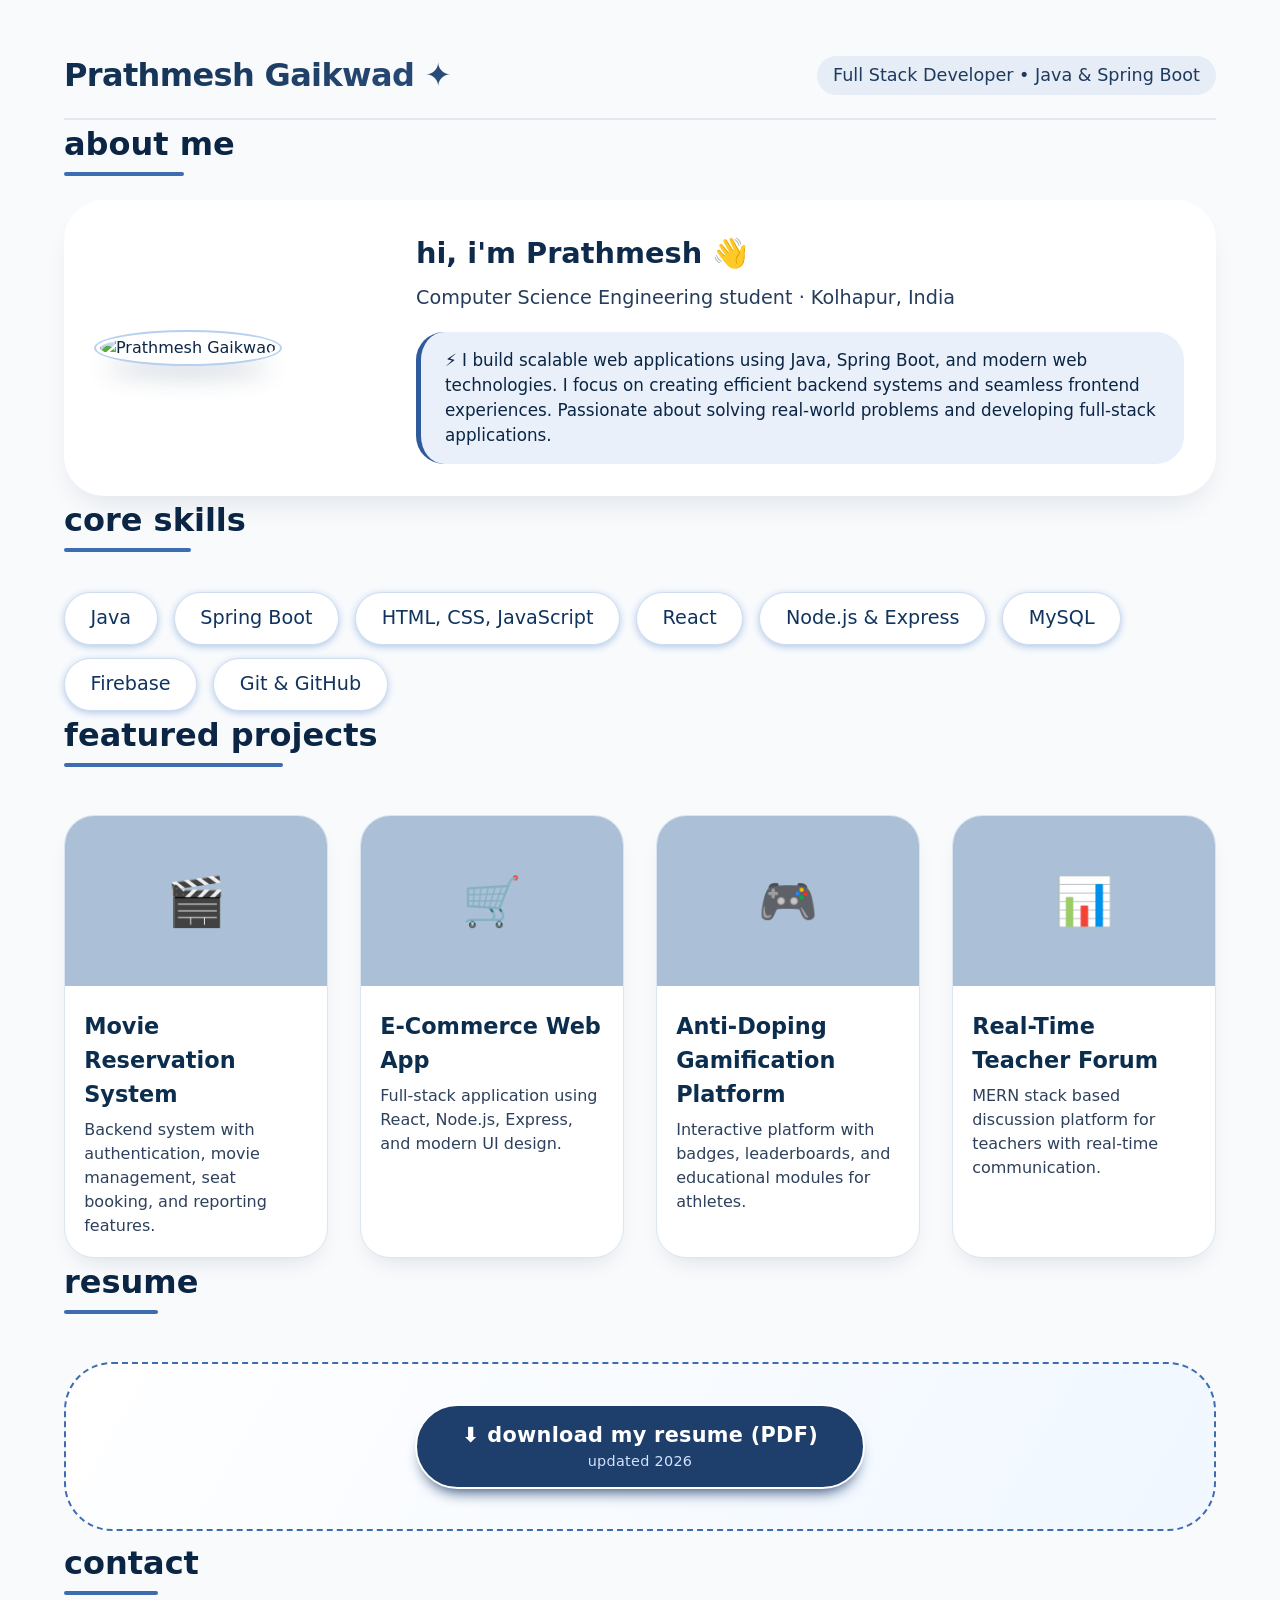
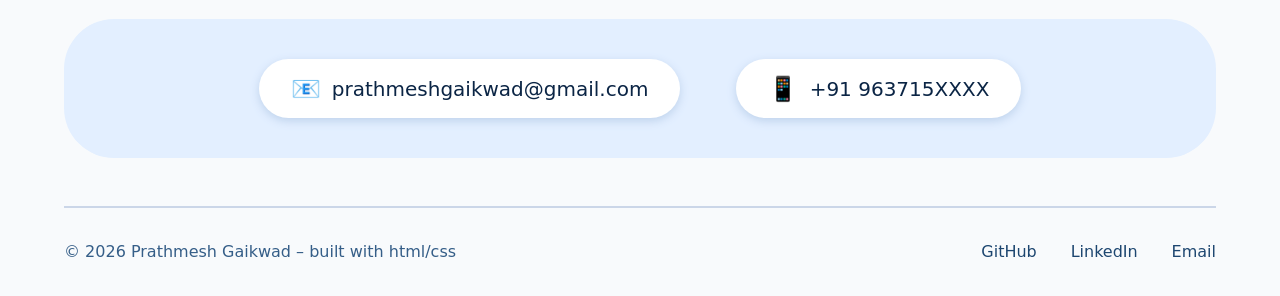
==== index.html @ fad3316a "codsofe 1st project for web" ====
<!DOCTYPE html>
<html lang="en">
<head>
  <meta charset="UTF-8">
  <meta name="viewport" content="width=device-width, initial-scale=1.0">
  <title>Prathmesh Gaikwad · dev portfolio</title>
  <link rel="stylesheet" href="style.css">
</head>
<body>
  <div class="container">

    <header class="navbar">
      <div class="logo">Prathmesh Gaikwad ✦</div>
      <div class="tagline">Full Stack Developer • Java & Spring Boot</div>
    </header>

    <section class="about-section">
      <h2 class="section-title">about me</h2>
      <div class="about-grid">
        <div class="about-img">
          <img src="img/Prathmesh Gaikwad.JPG" alt="Prathmesh Gaikwad">
        </div>
        <div class="about-text">
          <h3>hi, i'm Prathmesh 👋</h3>
          <p>Computer Science Engineering student · Kolhapur, India</p>
          <div class="bio-highlight">
            ⚡ I build scalable web applications using Java, Spring Boot, and modern web technologies.
            I focus on creating efficient backend systems and seamless frontend experiences.
            Passionate about solving real-world problems and developing full-stack applications.
          </div>
        </div>
      </div>
    </section>

    <!-- Skills -->
    <section class="skills-section">
      <h2 class="section-title">core skills</h2>
      <div class="skills-pills">
        <span class="skill-item">Java</span>
        <span class="skill-item">Spring Boot</span>
        <span class="skill-item">HTML, CSS, JavaScript</span>
        <span class="skill-item">React</span>
        <span class="skill-item">Node.js & Express</span>
        <span class="skill-item">MySQL</span>
        <span class="skill-item">Firebase</span>
        <span class="skill-item">Git & GitHub</span>
      </div>
    </section>

    <!-- Projects -->
    <section class="projects-section">
      <h2 class="section-title">featured projects</h2>
      <div class="projects-grid">

        <article class="project-card">
          <div class="project-img">🎬</div>
          <div class="project-info">
            <h4>Movie Reservation System</h4>
            <p>Backend system with authentication, movie management, seat booking, and reporting features.</p>
          </div>
        </article>

        <article class="project-card">
          <div class="project-img">🛒</div>
          <div class="project-info">
            <h4>E-Commerce Web App</h4>
            <p>Full-stack application using React, Node.js, Express, and modern UI design.</p>
          </div>
        </article>

        <article class="project-card">
          <div class="project-img">🎮</div>
          <div class="project-info">
            <h4>Anti-Doping Gamification Platform</h4>
            <p>Interactive platform with badges, leaderboards, and educational modules for athletes.</p>
          </div>
        </article>

        <article class="project-card">
          <div class="project-img">📊</div>
          <div class="project-info">
            <h4>Real-Time Teacher Forum</h4>
            <p>MERN stack based discussion platform for teachers with real-time communication.</p>
          </div>
        </article>

      </div>
    </section>

    <!-- Resume -->
    <section class="resume-section">
      <h2 class="section-title">resume</h2>
      <div class="resume-box">
        <a href="doc/PGresume.pdf" class="btn-resume" download="Prathmesh_Gaikwad_Resume.pdf">
          ⬇️ download my resume (PDF)
          <small>updated 2026</small>
        </a>
      </div>
    </section>

    <!-- Contact -->
    <section class="contact-section">
      <h2 class="section-title">contact</h2>
      <div class="contact-details">
        <div class="contact-item">
          <span>📧</span> prathmeshgaikwad@gmail.com
        </div>
        <div class="contact-item">
          <span>📱</span> +91 963715XXXX
        </div>
      </div>
    </section>

    <!-- Footer -->
    <footer class="footer">
      <div class="copyright">
        © 2026 Prathmesh Gaikwad – built with html/css
      </div>
      <div class="footer-links">
        <a href="#">GitHub</a>
        <a href="#">LinkedIn</a>
        <a href="#">Email</a>
      </div>
    </footer>

  </div>
</body>
</html>
---- style.css ----
* {
  margin: 0;
  padding: 0;
  box-sizing: border-box;
}

body {
  background: #f8fafc;
  font-family: 'Inter', system-ui, -apple-system, BlinkMacSystemFont, 'Segoe UI', Roboto, sans-serif;
  line-height: 1.5;
  color: #0b2545;
  scroll-behavior: smooth;
}

/* container */
.container {
  max-width: 1200px;
  margin: 0 auto;
  padding: 2rem 1.5rem;
}

/* header / nav */
.navbar {
  display: flex;
  flex-wrap: wrap;
  justify-content: space-between;
  align-items: center;
  padding: 1.2rem 0;
  border-bottom: 2px solid #e2e8f0;
}

.logo {
  font-size: 2rem;
  font-weight: 700;
  letter-spacing: -0.02em;
  background: linear-gradient(145deg, #0f2b4b, #2b4f7c);
  -webkit-background-clip: text;
  -webkit-text-fill-color: transparent;
  background-clip: text;
}

.tagline {
  font-size: 1.1rem;
  background: #e6edf6;
  padding: 0.4rem 1rem;
  border-radius: 40px;
  color: #1f3a5f;
  font-weight: 450;
}

/* sections general */
.section-title {
  font-size: 2rem;
  font-weight: 650;
  margin-bottom: 2rem;
  position: relative;
  display: inline-block;
}
.section-title::after {
  content: '';
  position: absolute;
  bottom: -8px;
  left: 0;
  width: 70%;
  height: 4px;
  background: #3d6cb0;
  border-radius: 4px;
}

/* about card */
.about-grid {
  display: flex;
  flex-wrap: wrap;
  gap: 2.5rem;
  align-items: center;
  background: #ffffff;
  padding: 2rem 2rem 2rem 2rem;
  border-radius: 40px;
  box-shadow: 0 15px 30px -12px rgba(0,32,64,0.12);
}

.about-img {
  flex: 1 1 240px;
  max-width: 280px;
  margin: 0 auto;
}
.about-img img {
  width: 100%;
  height: auto;
  border-radius: 50%;
  object-fit: cover;
  box-shadow: 0 20px 25px -10px #1e3a5f4d;
  border: 4px solid white;
  outline: 2px solid #b5d0f0;
}

.avatar-svg {
  background: linear-gradient(145deg, #3270b0, #1b4b7a);
  border-radius: 50%;
  width: 100%;
  aspect-ratio: 1/1;
  display: flex;
  align-items: center;
  justify-content: center;
  color: white;
  font-size: 4rem;
  font-weight: 500;
  text-transform: uppercase;
}

.about-text {
  flex: 3 1 300px;
}
.about-text h3 {
  font-size: 1.8rem;
  margin-bottom: 0.5rem;
  color: #0f2b4b;
}
.about-text p {
  font-size: 1.2rem;
  color: #253c5c;
  margin-bottom: 0.5rem;
}
.bio-highlight {
  background: #e9f0fa;
  padding: 1rem 1.5rem;
  border-radius: 28px;
  margin-top: 1.2rem;
  font-size: 1.05rem;
  border-left: 5px solid #2f5b9c;
}

/* skills */
.skills-pills {
  display: flex;
  flex-wrap: wrap;
  gap: 0.8rem 1rem;
  margin-top: 1rem;
}
.skill-item {
  background: white;
  padding: 0.7rem 1.6rem;
  border-radius: 60px;
  font-weight: 500;
  font-size: 1.2rem;
  box-shadow: 0 2px 7px #b3c9e8;
  border: 1px solid #cedef0;
  color: #10345e;
}

/* projects cards */
.projects-grid {
  display: grid;
  grid-template-columns: repeat(auto-fit, minmax(250px, 1fr));
  gap: 2rem;
  margin-top: 1.5rem;
}
.project-card {
  background: white;
  border-radius: 30px;
  overflow: hidden;
  box-shadow: 0 12px 24px -12px rgba(0,42,76,0.15);
  transition: transform 0.2s ease;
  border: 1px solid #dbe6f2;
}
.project-card:hover {
  transform: scale(1.02);
}
.project-img {
  width: 100%;
  height: 170px;
  background-color: #abc0d6;
  display: flex;
  align-items: center;
  justify-content: center;
  font-size: 3rem;
  color: #1d3e64;
}
.project-info {
  padding: 1.5rem 1.2rem 1.2rem;
}
.project-info h4 {
  font-size: 1.4rem;
  margin-bottom: 0.4rem;
  color: #0b2d4e;
}
.project-info p {
  color: #2e405b;
}

/* resume button */
.resume-box {
  background: linear-gradient(120deg, #ffffff, #f0f7ff);
  border-radius: 48px;
  padding: 2.5rem 2rem;
  text-align: center;
  border: 2px dashed #3d6cb0;
  margin: 1.5rem 0 0.5rem;
}
.btn-resume {
  background: #1e3f6b;
  color: white;
  text-decoration: none;
  font-size: 1.3rem;
  font-weight: 600;
  padding: 0.9rem 2.8rem;
  border-radius: 60px;
  display: inline-block;
  transition: background 0.2s, box-shadow 0.2s;
  box-shadow: 0 10px 15px -8px #1e3f6b;
  border: 2px solid white;
  letter-spacing: 0.3px;
}
.btn-resume:hover {
  background: #113256;
  box-shadow: 0 15px 20px -6px #0d2b49;
}
.btn-resume small {
  font-size: 0.9rem;
  font-weight: 400;
  display: block;
  color: #d2e2ff;
}

/* contact list */
.contact-details {
  background: #e3efff;
  border-radius: 50px;
  padding: 2.5rem 2rem;
  display: flex;
  flex-wrap: wrap;
  justify-content: center;
  gap: 2.5rem 3.5rem;
  font-size: 1.25rem;
}
.contact-item {
  display: flex;
  align-items: center;
  gap: 0.7rem;
  background: white;
  padding: 0.7rem 2rem;
  border-radius: 100px;
  box-shadow: 0 3px 10px #bed2ec;
}
.contact-item span {
  font-size: 1.5rem;
}

/* footer */
.footer {
  margin-top: 3rem;
  border-top: 2px solid #cbd6e8;
  padding-top: 2rem;
  display: flex;
  flex-wrap: wrap;
  justify-content: space-between;
  align-items: center;
  color: #355e88;
}
.footer .copyright {
  font-size: 1rem;
}
.footer-links a {
  text-decoration: none;
  color: #1d4670;
  margin-left: 1.8rem;
  font-weight: 500;
  border-bottom: 1px dotted transparent;
}
.footer-links a:hover {
  border-bottom-color: #1d4670;
}

/* responsiveness */
@media (max-width: 600px) {
  .navbar {
    flex-direction: column;
    gap: 0.5rem;
    align-items: start;
  }
  .section-title::after {
    width: 40%;
  }
  .footer {
    flex-direction: column-reverse;
    gap: 1rem;
    text-align: center;
  }
  .footer-links a {
    margin: 0 1rem;
  }
}
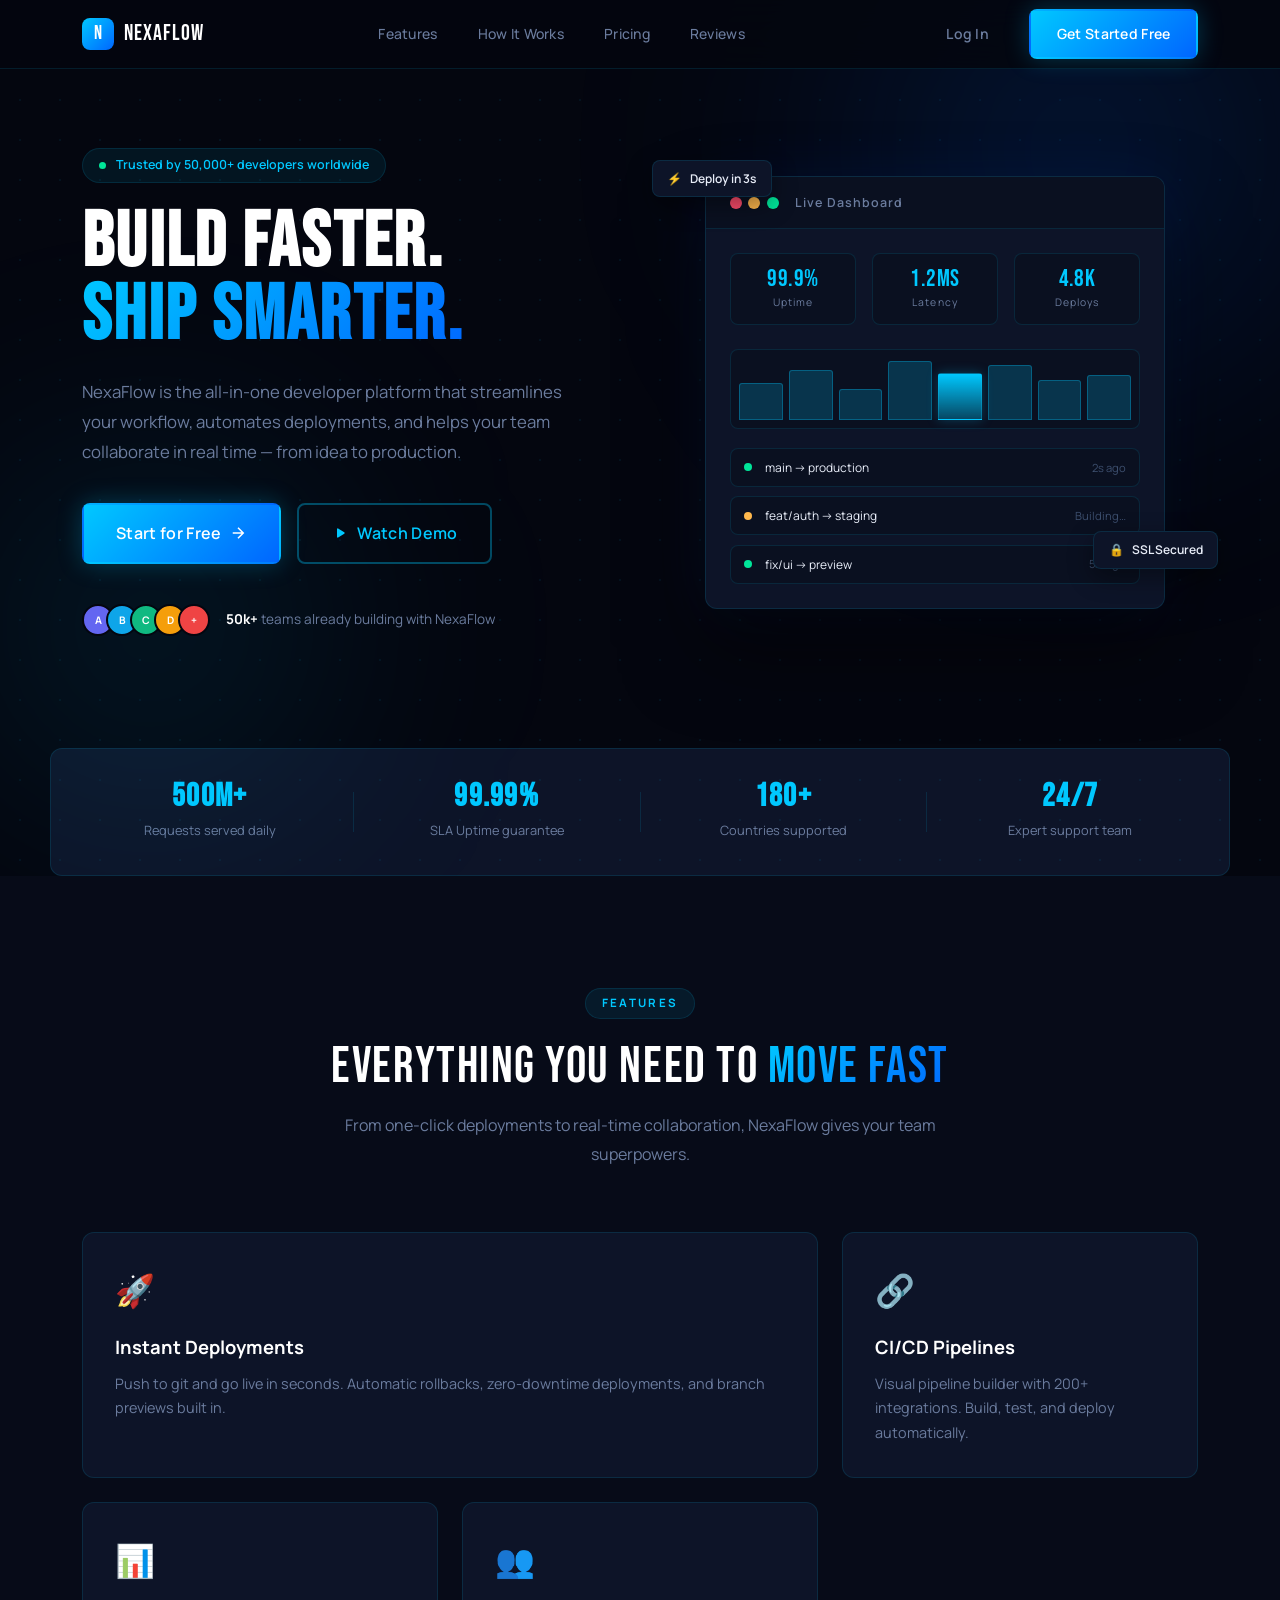
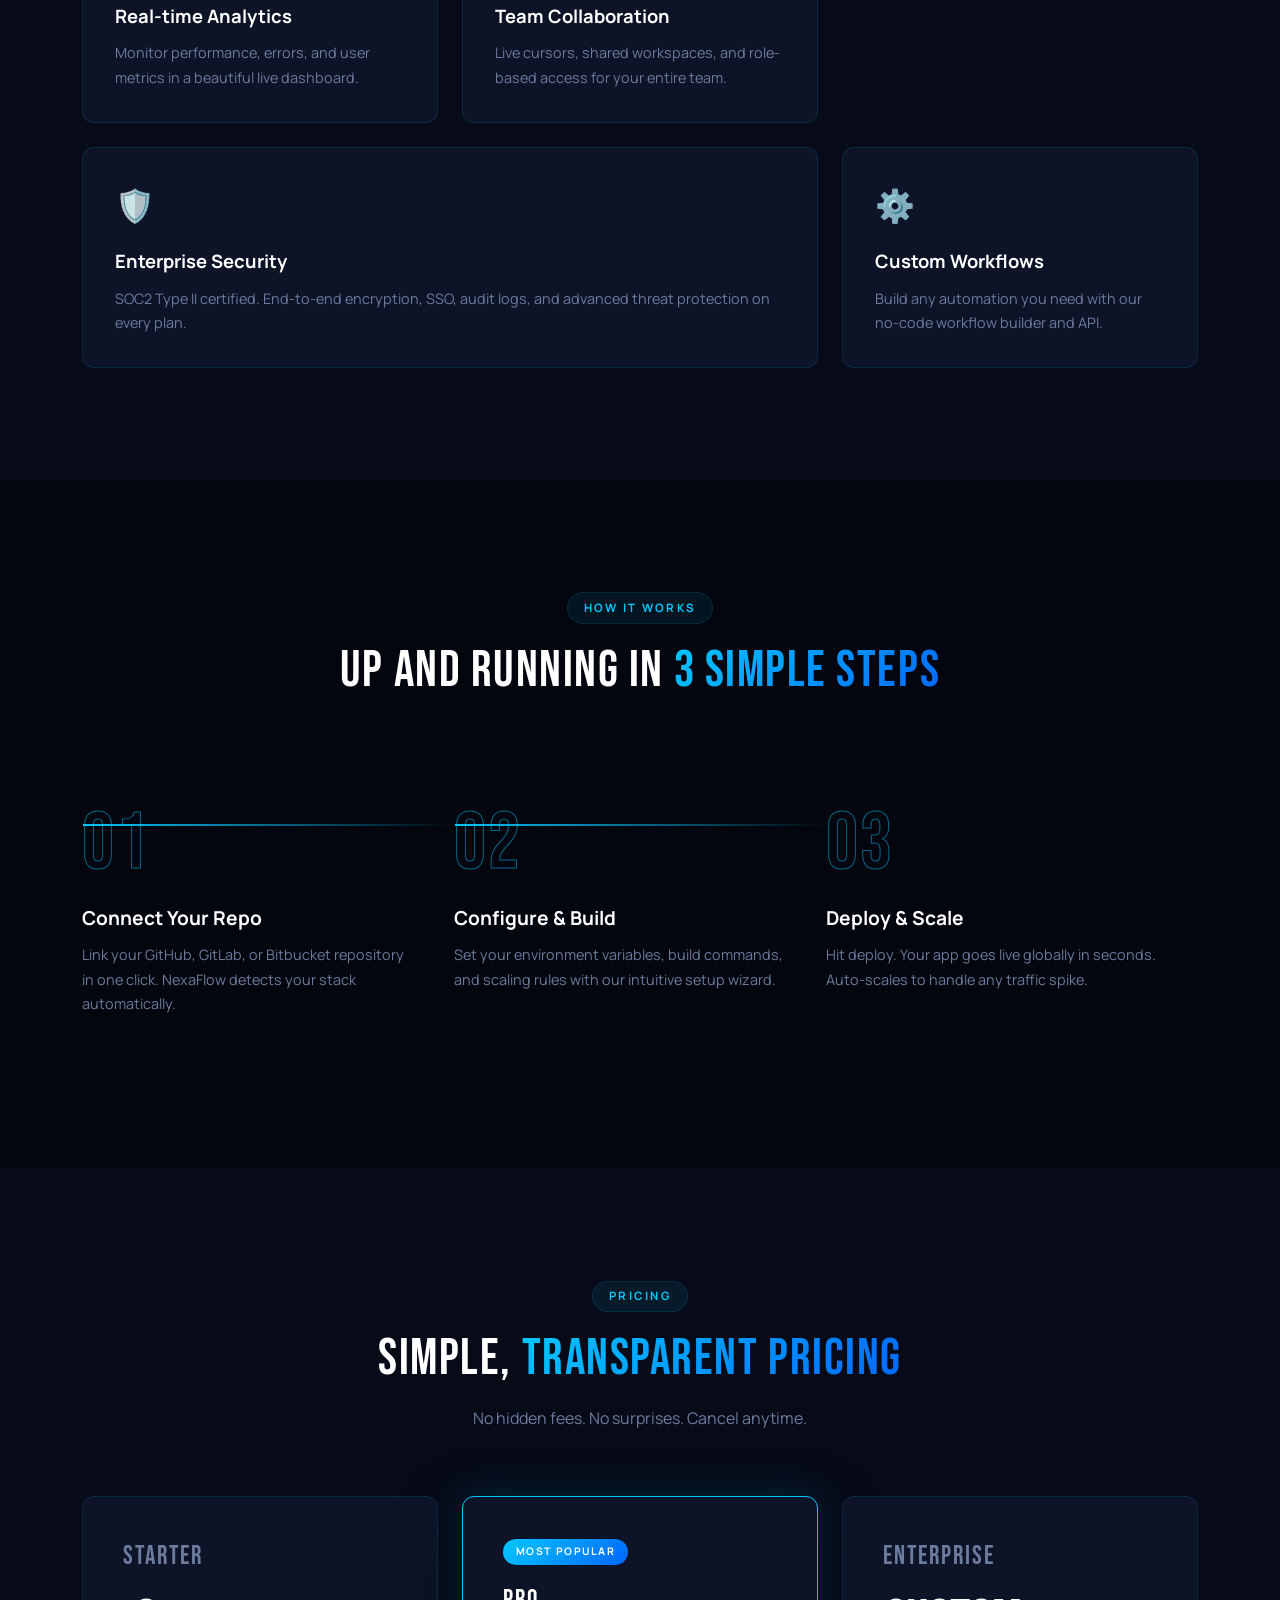
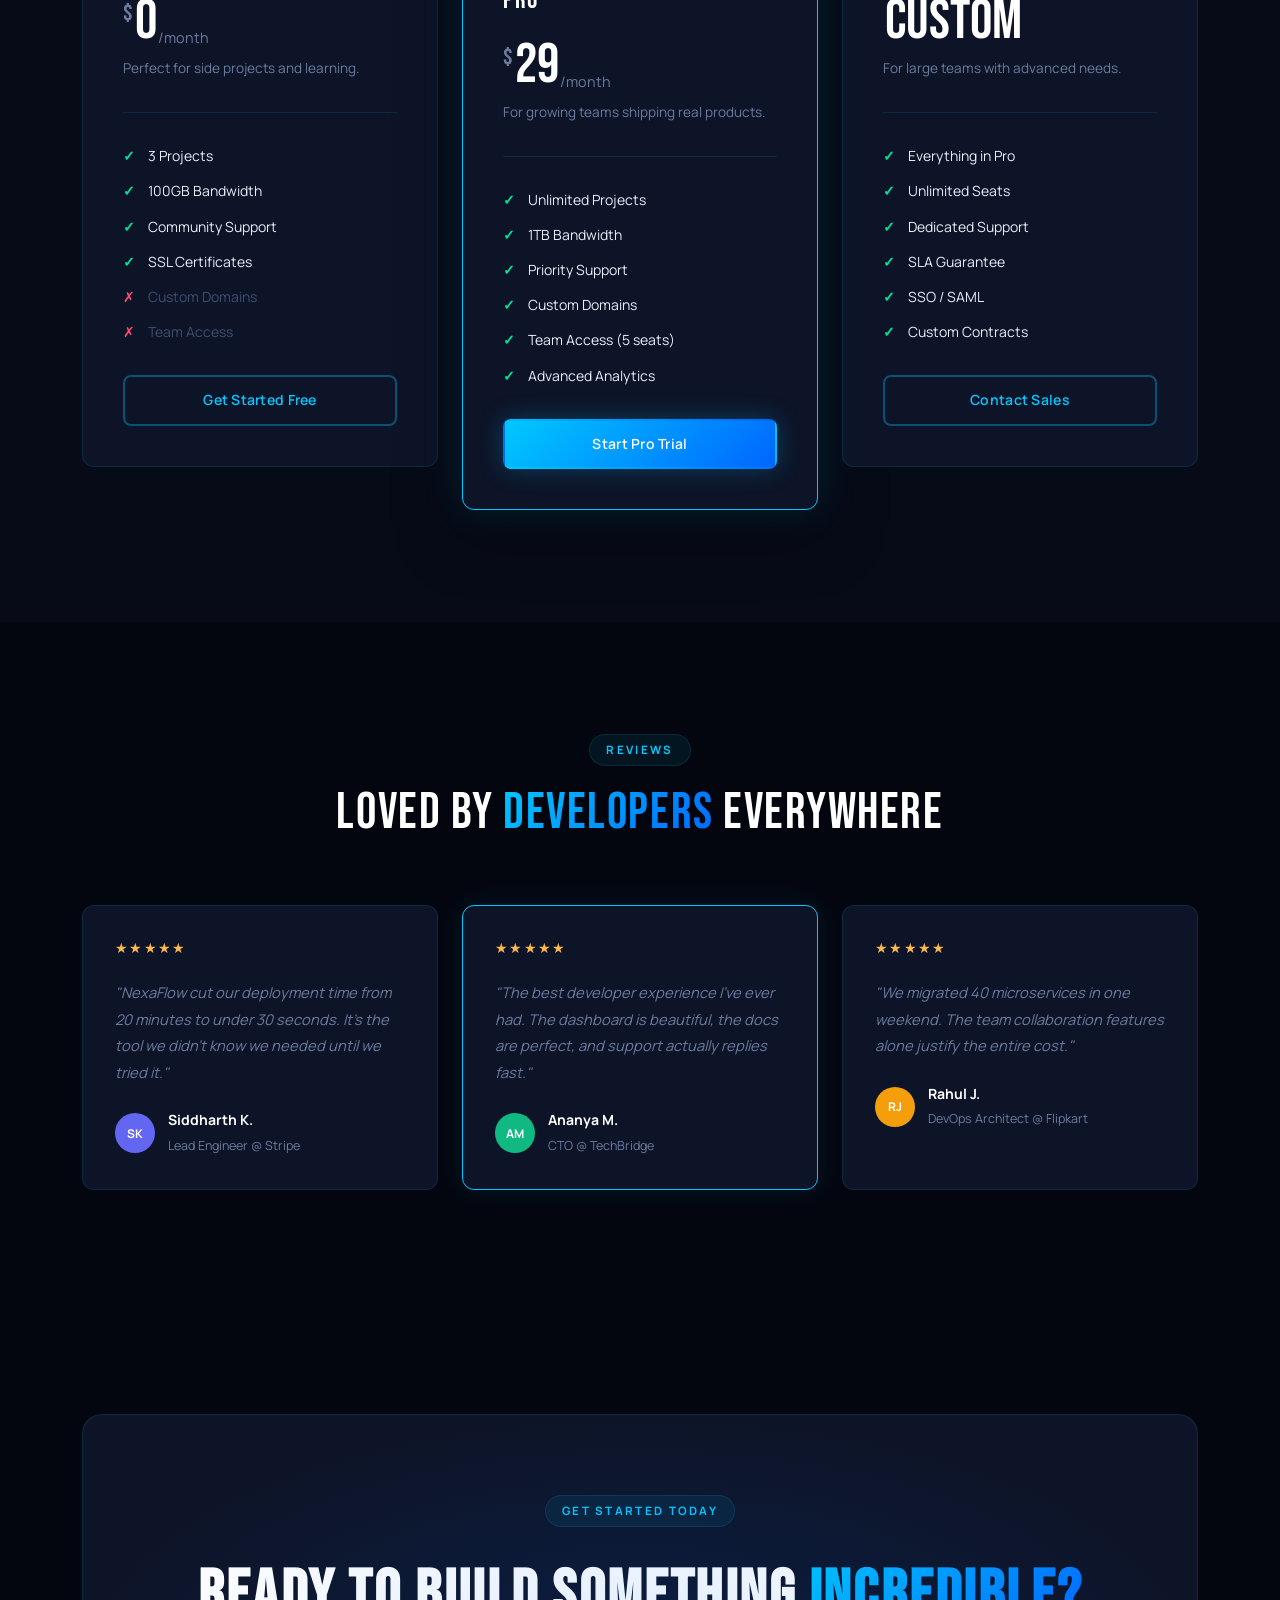
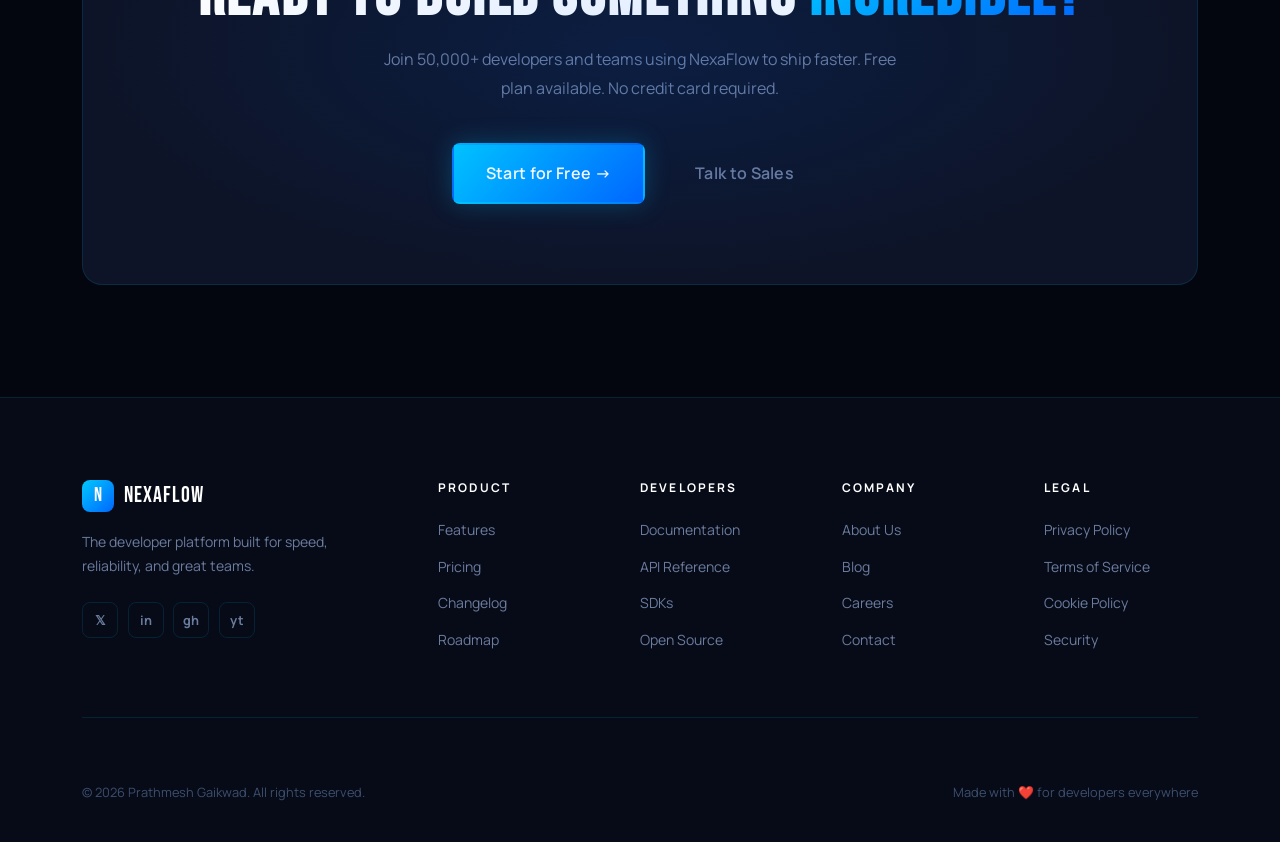
==== commit b3bf1658: "codsofe 2st project for web" ====
--- a/index.html
+++ b/index.html
@@ -1,128 +1,473 @@
-<!DOCTYPE html>
-<html lang="en">
-<head>
-  <meta charset="UTF-8">
-  <meta name="viewport" content="width=device-width, initial-scale=1.0">
-  <title>Prathmesh Gaikwad · dev portfolio</title>
-  <link rel="stylesheet" href="style.css">
-</head>
-<body>
-  <div class="container">
-
-    <header class="navbar">
-      <div class="logo">Prathmesh Gaikwad ✦</div>
-      <div class="tagline">Full Stack Developer • Java & Spring Boot</div>
-    </header>
-
-    <section class="about-section">
-      <h2 class="section-title">about me</h2>
-      <div class="about-grid">
-        <div class="about-img">
-          <img src="img/Prathmesh Gaikwad.JPG" alt="Prathmesh Gaikwad">
-        </div>
-        <div class="about-text">
-          <h3>hi, i'm Prathmesh 👋</h3>
-          <p>Computer Science Engineering student · Kolhapur, India</p>
-          <div class="bio-highlight">
-            ⚡ I build scalable web applications using Java, Spring Boot, and modern web technologies.
-            I focus on creating efficient backend systems and seamless frontend experiences.
-            Passionate about solving real-world problems and developing full-stack applications.
-          </div>
-        </div>
-      </div>
-    </section>
-
-    <!-- Skills -->
-    <section class="skills-section">
-      <h2 class="section-title">core skills</h2>
-      <div class="skills-pills">
-        <span class="skill-item">Java</span>
-        <span class="skill-item">Spring Boot</span>
-        <span class="skill-item">HTML, CSS, JavaScript</span>
-        <span class="skill-item">React</span>
-        <span class="skill-item">Node.js & Express</span>
-        <span class="skill-item">MySQL</span>
-        <span class="skill-item">Firebase</span>
-        <span class="skill-item">Git & GitHub</span>
-      </div>
-    </section>
-
-    <!-- Projects -->
-    <section class="projects-section">
-      <h2 class="section-title">featured projects</h2>
-      <div class="projects-grid">
-
-        <article class="project-card">
-          <div class="project-img">🎬</div>
-          <div class="project-info">
-            <h4>Movie Reservation System</h4>
-            <p>Backend system with authentication, movie management, seat booking, and reporting features.</p>
-          </div>
-        </article>
-
-        <article class="project-card">
-          <div class="project-img">🛒</div>
-          <div class="project-info">
-            <h4>E-Commerce Web App</h4>
-            <p>Full-stack application using React, Node.js, Express, and modern UI design.</p>
-          </div>
-        </article>
-
-        <article class="project-card">
-          <div class="project-img">🎮</div>
-          <div class="project-info">
-            <h4>Anti-Doping Gamification Platform</h4>
-            <p>Interactive platform with badges, leaderboards, and educational modules for athletes.</p>
-          </div>
-        </article>
-
-        <article class="project-card">
-          <div class="project-img">📊</div>
-          <div class="project-info">
-            <h4>Real-Time Teacher Forum</h4>
-            <p>MERN stack based discussion platform for teachers with real-time communication.</p>
-          </div>
-        </article>
-
-      </div>
-    </section>
-
-    <!-- Resume -->
-    <section class="resume-section">
-      <h2 class="section-title">resume</h2>
-      <div class="resume-box">
-        <a href="doc/PGresume.pdf" class="btn-resume" download="Prathmesh_Gaikwad_Resume.pdf">
-          ⬇️ download my resume (PDF)
-          <small>updated 2026</small>
-        </a>
-      </div>
-    </section>
-
-    <!-- Contact -->
-    <section class="contact-section">
-      <h2 class="section-title">contact</h2>
-      <div class="contact-details">
-        <div class="contact-item">
-          <span>📧</span> prathmeshgaikwad@gmail.com
-        </div>
-        <div class="contact-item">
-          <span>📱</span> +91 963715XXXX
-        </div>
-      </div>
-    </section>
-
-    <!-- Footer -->
-    <footer class="footer">
-      <div class="copyright">
-        © 2026 Prathmesh Gaikwad – built with html/css
-      </div>
-      <div class="footer-links">
-        <a href="#">GitHub</a>
-        <a href="#">LinkedIn</a>
-        <a href="#">Email</a>
-      </div>
-    </footer>
-
-  </div>
-</body>
-</html>+<!DOCTYPE html>
+<html lang="en">
+<head>
+  <meta charset="UTF-8" />
+  <meta name="viewport" content="width=device-width, initial-scale=1.0"/>
+  <title>NexaFlow — Build Faster. Ship Smarter.</title>
+  <link rel="stylesheet" href="style.css" />
+  <link href="https://fonts.googleapis.com/css2?family=Bebas+Neue&family=Manrope:wght@300;400;500;600;700;800&display=swap" rel="stylesheet"/>
+</head>
+<body>
+
+  <header class="header">
+    <nav class="nav container">
+      <div class="nav__logo">
+        <span class="logo-mark">N</span>
+        <span class="logo-text">NexaFlow</span>
+      </div>
+      <ul class="nav__links">
+        <li><a href="#features">Features</a></li>
+        <li><a href="#how">How It Works</a></li>
+        <li><a href="#pricing">Pricing</a></li>
+        <li><a href="#testimonials">Reviews</a></li>
+      </ul>
+      <div class="nav__actions">
+        <a href="#" class="btn btn--ghost">Log In</a>
+        <a href="#" class="btn btn--primary">Get Started Free</a>
+      </div>
+      <button class="nav__hamburger" id="hamburger" aria-label="Menu">
+        <span></span><span></span><span></span>
+      </button>
+    </nav>
+  </header>
+
+  <main>
+
+    <section class="hero" id="home">
+      <div class="hero__bg-grid"></div>
+      <div class="hero__glow hero__glow--1"></div>
+      <div class="hero__glow hero__glow--2"></div>
+
+      <div class="container hero__inner">
+        <div class="hero__content">
+          <div class="hero__badge">
+            <span class="badge-dot"></span>
+            Trusted by 50,000+ developers worldwide
+          </div>
+          <h1 class="hero__title">
+            Build Faster.<br/>
+            <span class="gradient-text">Ship Smarter.</span>
+          </h1>
+          <p class="hero__subtitle">
+            NexaFlow is the all-in-one developer platform that streamlines your workflow,
+            automates deployments, and helps your team collaborate in real time — from idea to production.
+          </p>
+          <div class="hero__cta">
+            <a href="#" class="btn btn--primary btn--lg">
+              Start for Free
+              <svg width="18" height="18" viewBox="0 0 24 24" fill="none" stroke="currentColor" stroke-width="2"><path d="M5 12h14M12 5l7 7-7 7"/></svg>
+            </a>
+            <a href="#how" class="btn btn--outline btn--lg">
+              <svg width="18" height="18" viewBox="0 0 24 24" fill="currentColor"><path d="M8 6.82v10.36c0 .79.87 1.27 1.54.84l8.14-5.18a1 1 0 0 0 0-1.69L9.54 5.98A1 1 0 0 0 8 6.82z"/></svg>
+              Watch Demo
+            </a>
+          </div>
+          <div class="hero__social-proof">
+            <div class="avatars">
+              <div class="avatar" style="background:#6366f1">A</div>
+              <div class="avatar" style="background:#0ea5e9">B</div>
+              <div class="avatar" style="background:#10b981">C</div>
+              <div class="avatar" style="background:#f59e0b">D</div>
+              <div class="avatar" style="background:#ef4444">+</div>
+            </div>
+            <p><strong>50k+</strong> teams already building with NexaFlow</p>
+          </div>
+        </div>
+
+        <div class="hero__visual">
+          <div class="dashboard-card">
+            <div class="dashboard-card__header">
+              <div class="traffic-lights">
+                <span class="tl tl--red"></span>
+                <span class="tl tl--yellow"></span>
+                <span class="tl tl--green"></span>
+              </div>
+              <span class="dashboard-card__title">Live Dashboard</span>
+            </div>
+            <div class="dashboard-card__body">
+              <div class="metric-row">
+                <div class="metric">
+                  <div class="metric__val">99.9%</div>
+                  <div class="metric__label">Uptime</div>
+                </div>
+                <div class="metric">
+                  <div class="metric__val">1.2ms</div>
+                  <div class="metric__label">Latency</div>
+                </div>
+                <div class="metric">
+                  <div class="metric__val">4.8k</div>
+                  <div class="metric__label">Deploys</div>
+                </div>
+              </div>
+              <div class="chart-area">
+                <div class="chart-bar" style="--h:60%"></div>
+                <div class="chart-bar" style="--h:80%"></div>
+                <div class="chart-bar" style="--h:50%"></div>
+                <div class="chart-bar" style="--h:95%"></div>
+                <div class="chart-bar chart-bar--active" style="--h:75%"></div>
+                <div class="chart-bar" style="--h:88%"></div>
+                <div class="chart-bar" style="--h:65%"></div>
+                <div class="chart-bar" style="--h:72%"></div>
+              </div>
+              <div class="deploy-list">
+                <div class="deploy-item deploy-item--success">
+                  <span class="deploy-dot"></span>
+                  <span>main → production</span>
+                  <span class="deploy-time">2s ago</span>
+                </div>
+                <div class="deploy-item deploy-item--pending">
+                  <span class="deploy-dot"></span>
+                  <span>feat/auth → staging</span>
+                  <span class="deploy-time">Building…</span>
+                </div>
+                <div class="deploy-item deploy-item--success">
+                  <span class="deploy-dot"></span>
+                  <span>fix/ui → preview</span>
+                  <span class="deploy-time">5m ago</span>
+                </div>
+              </div>
+            </div>
+          </div>
+          <!-- floating badges -->
+          <div class="float-badge float-badge--1">
+            <span>⚡</span> Deploy in 3s
+          </div>
+          <div class="float-badge float-badge--2">
+            <span>🔒</span> SSL Secured
+          </div>
+        </div>
+      </div>
+
+      <!-- stats bar -->
+      <div class="stats-bar container">
+        <div class="stat-item">
+          <strong>500M+</strong>
+          <span>Requests served daily</span>
+        </div>
+        <div class="stat-divider"></div>
+        <div class="stat-item">
+          <strong>99.99%</strong>
+          <span>SLA Uptime guarantee</span>
+        </div>
+        <div class="stat-divider"></div>
+        <div class="stat-item">
+          <strong>180+</strong>
+          <span>Countries supported</span>
+        </div>
+        <div class="stat-divider"></div>
+        <div class="stat-item">
+          <strong>24/7</strong>
+          <span>Expert support team</span>
+        </div>
+      </div>
+    </section>
+
+    <section class="features section" id="features">
+      <div class="container">
+        <div class="section-header">
+          <div class="section-tag">Features</div>
+          <h2 class="section-title">Everything you need to <span class="gradient-text">move fast</span></h2>
+          <p class="section-sub">From one-click deployments to real-time collaboration, NexaFlow gives your team superpowers.</p>
+        </div>
+
+        <div class="features-grid">
+          <div class="feature-card feature-card--large">
+            <div class="feature-card__icon">🚀</div>
+            <h3>Instant Deployments</h3>
+            <p>Push to git and go live in seconds. Automatic rollbacks, zero-downtime deployments, and branch previews built in.</p>
+            <div class="feature-card__glow"></div>
+          </div>
+          <div class="feature-card">
+            <div class="feature-card__icon">🔗</div>
+            <h3>CI/CD Pipelines</h3>
+            <p>Visual pipeline builder with 200+ integrations. Build, test, and deploy automatically.</p>
+            <div class="feature-card__glow"></div>
+          </div>
+          <div class="feature-card">
+            <div class="feature-card__icon">📊</div>
+            <h3>Real-time Analytics</h3>
+            <p>Monitor performance, errors, and user metrics in a beautiful live dashboard.</p>
+            <div class="feature-card__glow"></div>
+          </div>
+          <div class="feature-card">
+            <div class="feature-card__icon">👥</div>
+            <h3>Team Collaboration</h3>
+            <p>Live cursors, shared workspaces, and role-based access for your entire team.</p>
+            <div class="feature-card__glow"></div>
+          </div>
+          <div class="feature-card feature-card--large">
+            <div class="feature-card__icon">🛡️</div>
+            <h3>Enterprise Security</h3>
+            <p>SOC2 Type II certified. End-to-end encryption, SSO, audit logs, and advanced threat protection on every plan.</p>
+            <div class="feature-card__glow"></div>
+          </div>
+          <div class="feature-card">
+            <div class="feature-card__icon">⚙️</div>
+            <h3>Custom Workflows</h3>
+            <p>Build any automation you need with our no-code workflow builder and API.</p>
+            <div class="feature-card__glow"></div>
+          </div>
+        </div>
+      </div>
+    </section>
+
+    <section class="how section" id="how">
+      <div class="container">
+        <div class="section-header">
+          <div class="section-tag">How It Works</div>
+          <h2 class="section-title">Up and running in <span class="gradient-text">3 simple steps</span></h2>
+        </div>
+
+        <div class="steps">
+          <div class="step">
+            <div class="step__number">01</div>
+            <div class="step__content">
+              <h3>Connect Your Repo</h3>
+              <p>Link your GitHub, GitLab, or Bitbucket repository in one click. NexaFlow detects your stack automatically.</p>
+            </div>
+            <div class="step__connector"></div>
+          </div>
+          <div class="step">
+            <div class="step__number">02</div>
+            <div class="step__content">
+              <h3>Configure & Build</h3>
+              <p>Set your environment variables, build commands, and scaling rules with our intuitive setup wizard.</p>
+            </div>
+            <div class="step__connector"></div>
+          </div>
+          <div class="step">
+            <div class="step__number">03</div>
+            <div class="step__content">
+              <h3>Deploy & Scale</h3>
+              <p>Hit deploy. Your app goes live globally in seconds. Auto-scales to handle any traffic spike.</p>
+            </div>
+          </div>
+        </div>
+      </div>
+    </section>
+
+    <section class="pricing section" id="pricing">
+      <div class="container">
+        <div class="section-header">
+          <div class="section-tag">Pricing</div>
+          <h2 class="section-title">Simple, <span class="gradient-text">transparent pricing</span></h2>
+          <p class="section-sub">No hidden fees. No surprises. Cancel anytime.</p>
+        </div>
+
+        <div class="pricing-grid">
+          <div class="pricing-card">
+            <div class="pricing-card__plan">Starter</div>
+            <div class="pricing-card__price">
+              <span class="price-dollar">$</span>0
+              <span class="price-period">/month</span>
+            </div>
+            <p class="pricing-card__desc">Perfect for side projects and learning.</p>
+            <ul class="pricing-card__features">
+              <li><span class="check">✓</span> 3 Projects</li>
+              <li><span class="check">✓</span> 100GB Bandwidth</li>
+              <li><span class="check">✓</span> Community Support</li>
+              <li><span class="check">✓</span> SSL Certificates</li>
+              <li class="disabled"><span>✗</span> Custom Domains</li>
+              <li class="disabled"><span>✗</span> Team Access</li>
+            </ul>
+            <a href="#" class="btn btn--outline btn--full">Get Started Free</a>
+          </div>
+
+          <div class="pricing-card pricing-card--featured">
+            <div class="pricing-card__badge">Most Popular</div>
+            <div class="pricing-card__plan">Pro</div>
+            <div class="pricing-card__price">
+              <span class="price-dollar">$</span>29
+              <span class="price-period">/month</span>
+            </div>
+            <p class="pricing-card__desc">For growing teams shipping real products.</p>
+            <ul class="pricing-card__features">
+              <li><span class="check">✓</span> Unlimited Projects</li>
+              <li><span class="check">✓</span> 1TB Bandwidth</li>
+              <li><span class="check">✓</span> Priority Support</li>
+              <li><span class="check">✓</span> Custom Domains</li>
+              <li><span class="check">✓</span> Team Access (5 seats)</li>
+              <li><span class="check">✓</span> Advanced Analytics</li>
+            </ul>
+            <a href="#" class="btn btn--primary btn--full">Start Pro Trial</a>
+          </div>
+
+          <div class="pricing-card">
+            <div class="pricing-card__plan">Enterprise</div>
+            <div class="pricing-card__price">
+              <span class="price-dollar"></span>Custom
+              <span class="price-period"></span>
+            </div>
+            <p class="pricing-card__desc">For large teams with advanced needs.</p>
+            <ul class="pricing-card__features">
+              <li><span class="check">✓</span> Everything in Pro</li>
+              <li><span class="check">✓</span> Unlimited Seats</li>
+              <li><span class="check">✓</span> Dedicated Support</li>
+              <li><span class="check">✓</span> SLA Guarantee</li>
+              <li><span class="check">✓</span> SSO / SAML</li>
+              <li><span class="check">✓</span> Custom Contracts</li>
+            </ul>
+            <a href="#" class="btn btn--outline btn--full">Contact Sales</a>
+          </div>
+        </div>
+      </div>
+    </section>
+
+    <section class="testimonials section" id="testimonials">
+      <div class="container">
+        <div class="section-header">
+          <div class="section-tag">Reviews</div>
+          <h2 class="section-title">Loved by <span class="gradient-text">developers</span> everywhere</h2>
+        </div>
+
+        <div class="testimonials-grid">
+          <div class="testi-card">
+            <div class="testi-card__stars">★★★★★</div>
+            <p>"NexaFlow cut our deployment time from 20 minutes to under 30 seconds. It's the tool we didn't know we needed until we tried it."</p>
+            <div class="testi-card__author">
+              <div class="testi-avatar" style="background:#6366f1">SK</div>
+              <div>
+                <strong>Siddharth K.</strong>
+                <span>Lead Engineer @ Stripe</span>
+              </div>
+            </div>
+          </div>
+
+          <div class="testi-card testi-card--highlight">
+            <div class="testi-card__stars">★★★★★</div>
+            <p>"The best developer experience I've ever had. The dashboard is beautiful, the docs are perfect, and support actually replies fast."</p>
+            <div class="testi-card__author">
+              <div class="testi-avatar" style="background:#10b981">AM</div>
+              <div>
+                <strong>Ananya M.</strong>
+                <span>CTO @ TechBridge</span>
+              </div>
+            </div>
+          </div>
+
+          <div class="testi-card">
+            <div class="testi-card__stars">★★★★★</div>
+            <p>"We migrated 40 microservices in one weekend. The team collaboration features alone justify the entire cost."</p>
+            <div class="testi-card__author">
+              <div class="testi-avatar" style="background:#f59e0b">RJ</div>
+              <div>
+                <strong>Rahul J.</strong>
+                <span>DevOps Architect @ Flipkart</span>
+              </div>
+            </div>
+          </div>
+        </div>
+      </div>
+    </section>
+
+    <section class="cta-section section">
+      <div class="container">
+        <div class="cta-box">
+          <div class="cta-box__glow"></div>
+          <div class="section-tag">Get Started Today</div>
+          <h2>Ready to build something <span class="gradient-text">incredible?</span></h2>
+          <p>Join 50,000+ developers and teams using NexaFlow to ship faster. Free plan available. No credit card required.</p>
+          <div class="cta-box__actions">
+            <a href="#" class="btn btn--primary btn--lg">Start for Free →</a>
+            <a href="#" class="btn btn--ghost btn--lg">Talk to Sales</a>
+          </div>
+        </div>
+      </div>
+    </section>
+
+  </main>
+
+ 
+  <footer class="footer">
+    <div class="container">
+      <div class="footer__top">
+        <div class="footer__brand">
+          <div class="nav__logo">
+            <span class="logo-mark">N</span>
+            <span class="logo-text">NexaFlow</span>
+          </div>
+          <p>The developer platform built for speed, reliability, and great teams.</p>
+          <div class="footer__socials">
+            <a href="#" class="social-btn">𝕏</a>
+            <a href="#" class="social-btn">in</a>
+            <a href="#" class="social-btn">gh</a>
+            <a href="#" class="social-btn">yt</a>
+          </div>
+        </div>
+
+        <div class="footer__links-group">
+          <h4>Product</h4>
+          <ul>
+            <li><a href="#">Features</a></li>
+            <li><a href="#">Pricing</a></li>
+            <li><a href="#">Changelog</a></li>
+            <li><a href="#">Roadmap</a></li>
+          </ul>
+        </div>
+
+        <div class="footer__links-group">
+          <h4>Developers</h4>
+          <ul>
+            <li><a href="#">Documentation</a></li>
+            <li><a href="#">API Reference</a></li>
+            <li><a href="#">SDKs</a></li>
+            <li><a href="#">Open Source</a></li>
+          </ul>
+        </div>
+
+        <div class="footer__links-group">
+          <h4>Company</h4>
+          <ul>
+            <li><a href="#">About Us</a></li>
+            <li><a href="#">Blog</a></li>
+            <li><a href="#">Careers</a></li>
+            <li><a href="#">Contact</a></li>
+          </ul>
+        </div>
+
+        <div class="footer__links-group">
+          <h4>Legal</h4>
+          <ul>
+            <li><a href="#">Privacy Policy</a></li>
+            <li><a href="#">Terms of Service</a></li>
+            <li><a href="#">Cookie Policy</a></li>
+            <li><a href="#">Security</a></li>
+          </ul>
+        </div>
+      </div>
+
+      <div class="footer__bottom">
+        <p>© 2026 Prathmesh Gaikwad. All rights reserved.</p>
+        <p>Made with ❤️ for developers everywhere</p>
+      </div>
+    </div>
+  </footer>
+
+  <!-- JS for mobile nav toggle -->
+  <script>
+    const hamburger = document.getElementById('hamburger');
+    const navLinks  = document.querySelector('.nav__links');
+    hamburger.addEventListener('click', () => {
+      navLinks.classList.toggle('nav__links--open');
+      hamburger.classList.toggle('active');
+    });
+
+    // Scroll reveal
+    const revealEls = document.querySelectorAll(
+      '.feature-card, .step, .pricing-card, .testi-card, .stat-item'
+    );
+    const observer = new IntersectionObserver((entries) => {
+      entries.forEach((e, i) => {
+        if (e.isIntersecting) {
+          setTimeout(() => e.target.classList.add('revealed'), i * 80);
+          observer.unobserve(e.target);
+        }
+      });
+    }, { threshold: 0.12 });
+    revealEls.forEach(el => {
+      el.classList.add('hidden-initially');
+      observer.observe(el);
+    });
+  </script>
+</body>
+</html>
--- a/style.css
+++ b/style.css
@@ -1,294 +1,993 @@
-
-
-* {
-  margin: 0;
-  padding: 0;
-  box-sizing: border-box;
-}
-
-body {
-  background: #f8fafc;
-  font-family: 'Inter', system-ui, -apple-system, BlinkMacSystemFont, 'Segoe UI', Roboto, sans-serif;
-  line-height: 1.5;
-  color: #0b2545;
-  scroll-behavior: smooth;
-}
-
-/* container */
-.container {
-  max-width: 1200px;
-  margin: 0 auto;
-  padding: 2rem 1.5rem;
-}
-
-/* header / nav */
-.navbar {
-  display: flex;
-  flex-wrap: wrap;
-  justify-content: space-between;
-  align-items: center;
-  padding: 1.2rem 0;
-  border-bottom: 2px solid #e2e8f0;
-}
-
-.logo {
-  font-size: 2rem;
-  font-weight: 700;
-  letter-spacing: -0.02em;
-  background: linear-gradient(145deg, #0f2b4b, #2b4f7c);
-  -webkit-background-clip: text;
-  -webkit-text-fill-color: transparent;
-  background-clip: text;
-}
-
-.tagline {
-  font-size: 1.1rem;
-  background: #e6edf6;
-  padding: 0.4rem 1rem;
-  border-radius: 40px;
-  color: #1f3a5f;
-  font-weight: 450;
-}
-
-/* sections general */
-.section-title {
-  font-size: 2rem;
-  font-weight: 650;
-  margin-bottom: 2rem;
-  position: relative;
-  display: inline-block;
-}
-.section-title::after {
-  content: '';
-  position: absolute;
-  bottom: -8px;
-  left: 0;
-  width: 70%;
-  height: 4px;
-  background: #3d6cb0;
-  border-radius: 4px;
-}
-
-/* about card */
-.about-grid {
-  display: flex;
-  flex-wrap: wrap;
-  gap: 2.5rem;
-  align-items: center;
-  background: #ffffff;
-  padding: 2rem 2rem 2rem 2rem;
-  border-radius: 40px;
-  box-shadow: 0 15px 30px -12px rgba(0,32,64,0.12);
-}
-
-.about-img {
-  flex: 1 1 240px;
-  max-width: 280px;
-  margin: 0 auto;
-}
-.about-img img {
-  width: 100%;
-  height: auto;
-  border-radius: 50%;
-  object-fit: cover;
-  box-shadow: 0 20px 25px -10px #1e3a5f4d;
-  border: 4px solid white;
-  outline: 2px solid #b5d0f0;
-}
-
-.avatar-svg {
-  background: linear-gradient(145deg, #3270b0, #1b4b7a);
-  border-radius: 50%;
-  width: 100%;
-  aspect-ratio: 1/1;
-  display: flex;
-  align-items: center;
-  justify-content: center;
-  color: white;
-  font-size: 4rem;
-  font-weight: 500;
-  text-transform: uppercase;
-}
-
-.about-text {
-  flex: 3 1 300px;
-}
-.about-text h3 {
-  font-size: 1.8rem;
-  margin-bottom: 0.5rem;
-  color: #0f2b4b;
-}
-.about-text p {
-  font-size: 1.2rem;
-  color: #253c5c;
-  margin-bottom: 0.5rem;
-}
-.bio-highlight {
-  background: #e9f0fa;
-  padding: 1rem 1.5rem;
-  border-radius: 28px;
-  margin-top: 1.2rem;
-  font-size: 1.05rem;
-  border-left: 5px solid #2f5b9c;
-}
-
-/* skills */
-.skills-pills {
-  display: flex;
-  flex-wrap: wrap;
-  gap: 0.8rem 1rem;
-  margin-top: 1rem;
-}
-.skill-item {
-  background: white;
-  padding: 0.7rem 1.6rem;
-  border-radius: 60px;
-  font-weight: 500;
-  font-size: 1.2rem;
-  box-shadow: 0 2px 7px #b3c9e8;
-  border: 1px solid #cedef0;
-  color: #10345e;
-}
-
-/* projects cards */
-.projects-grid {
-  display: grid;
-  grid-template-columns: repeat(auto-fit, minmax(250px, 1fr));
-  gap: 2rem;
-  margin-top: 1.5rem;
-}
-.project-card {
-  background: white;
-  border-radius: 30px;
-  overflow: hidden;
-  box-shadow: 0 12px 24px -12px rgba(0,42,76,0.15);
-  transition: transform 0.2s ease;
-  border: 1px solid #dbe6f2;
-}
-.project-card:hover {
-  transform: scale(1.02);
-}
-.project-img {
-  width: 100%;
-  height: 170px;
-  background-color: #abc0d6;
-  display: flex;
-  align-items: center;
-  justify-content: center;
-  font-size: 3rem;
-  color: #1d3e64;
-}
-.project-info {
-  padding: 1.5rem 1.2rem 1.2rem;
-}
-.project-info h4 {
-  font-size: 1.4rem;
-  margin-bottom: 0.4rem;
-  color: #0b2d4e;
-}
-.project-info p {
-  color: #2e405b;
-}
-
-/* resume button */
-.resume-box {
-  background: linear-gradient(120deg, #ffffff, #f0f7ff);
-  border-radius: 48px;
-  padding: 2.5rem 2rem;
-  text-align: center;
-  border: 2px dashed #3d6cb0;
-  margin: 1.5rem 0 0.5rem;
-}
-.btn-resume {
-  background: #1e3f6b;
-  color: white;
-  text-decoration: none;
-  font-size: 1.3rem;
-  font-weight: 600;
-  padding: 0.9rem 2.8rem;
-  border-radius: 60px;
-  display: inline-block;
-  transition: background 0.2s, box-shadow 0.2s;
-  box-shadow: 0 10px 15px -8px #1e3f6b;
-  border: 2px solid white;
-  letter-spacing: 0.3px;
-}
-.btn-resume:hover {
-  background: #113256;
-  box-shadow: 0 15px 20px -6px #0d2b49;
-}
-.btn-resume small {
-  font-size: 0.9rem;
-  font-weight: 400;
-  display: block;
-  color: #d2e2ff;
-}
-
-/* contact list */
-.contact-details {
-  background: #e3efff;
-  border-radius: 50px;
-  padding: 2.5rem 2rem;
-  display: flex;
-  flex-wrap: wrap;
-  justify-content: center;
-  gap: 2.5rem 3.5rem;
-  font-size: 1.25rem;
-}
-.contact-item {
-  display: flex;
-  align-items: center;
-  gap: 0.7rem;
-  background: white;
-  padding: 0.7rem 2rem;
-  border-radius: 100px;
-  box-shadow: 0 3px 10px #bed2ec;
-}
-.contact-item span {
-  font-size: 1.5rem;
-}
-
-/* footer */
-.footer {
-  margin-top: 3rem;
-  border-top: 2px solid #cbd6e8;
-  padding-top: 2rem;
-  display: flex;
-  flex-wrap: wrap;
-  justify-content: space-between;
-  align-items: center;
-  color: #355e88;
-}
-.footer .copyright {
-  font-size: 1rem;
-}
-.footer-links a {
-  text-decoration: none;
-  color: #1d4670;
-  margin-left: 1.8rem;
-  font-weight: 500;
-  border-bottom: 1px dotted transparent;
-}
-.footer-links a:hover {
-  border-bottom-color: #1d4670;
-}
-
-/* responsiveness */
-@media (max-width: 600px) {
-  .navbar {
-    flex-direction: column;
-    gap: 0.5rem;
-    align-items: start;
-  }
-  .section-title::after {
-    width: 40%;
-  }
-  .footer {
-    flex-direction: column-reverse;
-    gap: 1rem;
-    text-align: center;
-  }
-  .footer-links a {
-    margin: 0 1rem;
-  }
-}+/* ════════════════════════════════════════════════
+   NexaFlow Landing Page — style.css
+   Theme: Futuristic Dark · Midnight Blue + Cyan
+════════════════════════════════════════════════ */
+
+/* ── RESET & BASE ── */
+*, *::before, *::after {
+  box-sizing: border-box;
+  margin: 0;
+  padding: 0;
+}
+
+:root {
+  /* Colors */
+  --bg-deep:      #04060f;
+  --bg-dark:      #070b18;
+  --bg-card:      #0d1428;
+  --bg-card2:     #0a1020;
+  --border:       rgba(0, 200, 255, 0.12);
+  --border-hover: rgba(0, 200, 255, 0.35);
+  --cyan:         #00c8ff;
+  --cyan-dim:     rgba(0, 200, 255, 0.08);
+  --cyan-glow:    rgba(0, 200, 255, 0.25);
+  --blue:         #0066ff;
+  --indigo:       #4f46e5;
+  --text-primary: #e8edf8;
+  --text-muted:   #6b7c9e;
+  --text-dim:     #3d4f6e;
+  --white:        #ffffff;
+  --success:      #00e599;
+  --warning:      #ffb84d;
+  --danger:       #ff4d6d;
+
+  /* Spacing */
+  --section-gap: 7rem;
+  --container:   1180px;
+
+  /* Typography */
+  --font-display: 'Bebas Neue', sans-serif;
+  --font-body:    'Manrope', sans-serif;
+  --radius:       12px;
+  --radius-sm:    8px;
+}
+
+html { scroll-behavior: smooth; }
+
+body {
+  background-color: var(--bg-deep);
+  color: var(--text-primary);
+  font-family: var(--font-body);
+  font-size: 16px;
+  line-height: 1.6;
+  overflow-x: hidden;
+}
+
+a { text-decoration: none; color: inherit; }
+ul { list-style: none; }
+img { max-width: 100%; display: block; }
+
+/* ── SCROLLBAR ── */
+::-webkit-scrollbar { width: 6px; }
+::-webkit-scrollbar-track { background: var(--bg-dark); }
+::-webkit-scrollbar-thumb { background: var(--cyan); border-radius: 3px; }
+
+/* ── CONTAINER ── */
+.container {
+  max-width: var(--container);
+  margin: 0 auto;
+  padding: 0 2rem;
+}
+
+/* ── SECTION SPACING ── */
+.section { padding: var(--section-gap) 0; }
+
+/* ── BUTTONS ── */
+.btn {
+  display: inline-flex;
+  align-items: center;
+  gap: 0.5rem;
+  padding: 0.75rem 1.6rem;
+  border-radius: var(--radius-sm);
+  font-family: var(--font-body);
+  font-size: 0.875rem;
+  font-weight: 600;
+  letter-spacing: 0.02em;
+  cursor: pointer;
+  border: 2px solid transparent;
+  transition: all 0.25s ease;
+  white-space: nowrap;
+}
+.btn--lg { padding: 1rem 2rem; font-size: 1rem; }
+.btn--full { width: 100%; justify-content: center; }
+
+.btn--primary {
+  background: linear-gradient(135deg, var(--cyan), var(--blue));
+  color: var(--white);
+  border-color: transparent;
+  box-shadow: 0 0 24px var(--cyan-glow);
+}
+.btn--primary:hover {
+  box-shadow: 0 0 40px var(--cyan-glow), 0 0 80px rgba(0,200,255,0.15);
+  transform: translateY(-2px);
+}
+
+.btn--ghost {
+  background: transparent;
+  color: var(--text-muted);
+  border-color: transparent;
+}
+.btn--ghost:hover { color: var(--cyan); }
+
+.btn--outline {
+  background: transparent;
+  color: var(--cyan);
+  border-color: var(--border-hover);
+}
+.btn--outline:hover {
+  background: var(--cyan-dim);
+  border-color: var(--cyan);
+}
+
+/* ── GRADIENT TEXT ── */
+.gradient-text {
+  background: linear-gradient(135deg, var(--cyan), var(--blue));
+  -webkit-background-clip: text;
+  -webkit-text-fill-color: transparent;
+  background-clip: text;
+}
+
+/* ── SECTION HEADER ── */
+.section-header {
+  text-align: center;
+  max-width: 680px;
+  margin: 0 auto 4rem;
+}
+.section-tag {
+  display: inline-block;
+  background: var(--cyan-dim);
+  border: 1px solid var(--border);
+  color: var(--cyan);
+  font-size: 0.72rem;
+  font-weight: 700;
+  letter-spacing: 0.2em;
+  text-transform: uppercase;
+  padding: 0.35rem 1rem;
+  border-radius: 100px;
+  margin-bottom: 1.2rem;
+}
+.section-title {
+  font-family: var(--font-display);
+  font-size: clamp(2.2rem, 4vw, 3.2rem);
+  font-weight: 400;
+  letter-spacing: 0.03em;
+  line-height: 1.1;
+  color: var(--white);
+  margin-bottom: 1rem;
+}
+.section-sub {
+  color: var(--text-muted);
+  font-size: 1rem;
+  font-weight: 400;
+  line-height: 1.8;
+}
+
+/* ── SCROLL REVEAL ── */
+.hidden-initially {
+  opacity: 0;
+  transform: translateY(30px);
+  transition: opacity 0.7s ease, transform 0.7s ease;
+}
+.revealed {
+  opacity: 1 !important;
+  transform: none !important;
+}
+
+/* ════════════════════════════════════════════
+   HEADER
+════════════════════════════════════════════ */
+.header {
+  position: fixed;
+  top: 0; left: 0; right: 0;
+  z-index: 999;
+  background: rgba(4, 6, 15, 0.85);
+  backdrop-filter: blur(20px);
+  border-bottom: 1px solid var(--border);
+}
+
+.nav {
+  display: flex;
+  align-items: center;
+  justify-content: space-between;
+  height: 68px;
+  gap: 2rem;
+}
+
+.nav__logo {
+  display: flex;
+  align-items: center;
+  gap: 0.6rem;
+  flex-shrink: 0;
+}
+.logo-mark {
+  width: 32px; height: 32px;
+  background: linear-gradient(135deg, var(--cyan), var(--blue));
+  border-radius: 8px;
+  display: flex; align-items: center; justify-content: center;
+  font-family: var(--font-display);
+  font-size: 1.2rem;
+  color: var(--white);
+}
+.logo-text {
+  font-family: var(--font-display);
+  font-size: 1.4rem;
+  letter-spacing: 0.05em;
+  color: var(--white);
+}
+
+.nav__links {
+  display: flex;
+  align-items: center;
+  gap: 2.5rem;
+  flex: 1;
+  justify-content: center;
+}
+.nav__links a {
+  color: var(--text-muted);
+  font-size: 0.875rem;
+  font-weight: 500;
+  letter-spacing: 0.02em;
+  transition: color 0.2s;
+  position: relative;
+}
+.nav__links a::after {
+  content: '';
+  position: absolute;
+  bottom: -4px; left: 0;
+  width: 0; height: 2px;
+  background: var(--cyan);
+  transition: width 0.3s;
+  border-radius: 2px;
+}
+.nav__links a:hover { color: var(--cyan); }
+.nav__links a:hover::after { width: 100%; }
+
+.nav__actions {
+  display: flex;
+  align-items: center;
+  gap: 0.8rem;
+  flex-shrink: 0;
+}
+
+.nav__hamburger {
+  display: none;
+  flex-direction: column;
+  gap: 5px;
+  background: none;
+  border: none;
+  cursor: pointer;
+  padding: 4px;
+}
+.nav__hamburger span {
+  display: block;
+  width: 24px; height: 2px;
+  background: var(--text-muted);
+  border-radius: 2px;
+  transition: all 0.3s;
+}
+
+/* ════════════════════════════════════════════
+   HERO
+════════════════════════════════════════════ */
+.hero {
+  position: relative;
+  padding-top: 68px;
+  overflow: hidden;
+}
+
+/* dot grid background */
+.hero__bg-grid {
+  position: absolute;
+  inset: 0;
+  background-image: radial-gradient(circle, rgba(0,200,255,0.12) 1px, transparent 1px);
+  background-size: 40px 40px;
+  opacity: 0.5;
+  pointer-events: none;
+}
+
+/* radial glows */
+.hero__glow {
+  position: absolute;
+  border-radius: 50%;
+  pointer-events: none;
+  filter: blur(120px);
+}
+.hero__glow--1 {
+  width: 700px; height: 700px;
+  background: radial-gradient(circle, rgba(0,102,255,0.2) 0%, transparent 70%);
+  top: -200px; right: -150px;
+}
+.hero__glow--2 {
+  width: 500px; height: 500px;
+  background: radial-gradient(circle, rgba(0,200,255,0.15) 0%, transparent 70%);
+  bottom: 0; left: -100px;
+}
+
+.hero__inner {
+  display: grid;
+  grid-template-columns: 1fr 1fr;
+  gap: 4rem;
+  align-items: center;
+  padding-top: 5rem;
+  padding-bottom: 3rem;
+}
+
+/* Hero content */
+.hero__badge {
+  display: inline-flex;
+  align-items: center;
+  gap: 0.6rem;
+  background: var(--cyan-dim);
+  border: 1px solid var(--border);
+  color: var(--cyan);
+  font-size: 0.78rem;
+  font-weight: 600;
+  padding: 0.4rem 1rem;
+  border-radius: 100px;
+  margin-bottom: 1.5rem;
+  animation: fadeUp 0.8s 0.1s ease both;
+}
+.badge-dot {
+  width: 7px; height: 7px;
+  background: var(--success);
+  border-radius: 50%;
+  animation: pulse 2s infinite;
+}
+@keyframes pulse {
+  0%, 100% { opacity: 1; transform: scale(1); }
+  50%       { opacity: 0.6; transform: scale(1.3); }
+}
+
+.hero__title {
+  font-family: var(--font-display);
+  font-size: clamp(3.5rem, 6vw, 6rem);
+  line-height: 0.95;
+  letter-spacing: 0.03em;
+  color: var(--white);
+  margin-bottom: 1.5rem;
+  animation: fadeUp 0.8s 0.3s ease both;
+}
+
+.hero__subtitle {
+  color: var(--text-muted);
+  font-size: 1.05rem;
+  line-height: 1.8;
+  max-width: 500px;
+  margin-bottom: 2.2rem;
+  animation: fadeUp 0.8s 0.5s ease both;
+}
+
+.hero__cta {
+  display: flex;
+  flex-wrap: wrap;
+  gap: 1rem;
+  margin-bottom: 2.5rem;
+  animation: fadeUp 0.8s 0.7s ease both;
+}
+
+.hero__social-proof {
+  display: flex;
+  align-items: center;
+  gap: 1rem;
+  animation: fadeUp 0.8s 0.9s ease both;
+}
+.hero__social-proof p {
+  color: var(--text-muted);
+  font-size: 0.85rem;
+}
+.hero__social-proof strong { color: var(--white); }
+
+.avatars {
+  display: flex;
+}
+.avatar {
+  width: 32px; height: 32px;
+  border-radius: 50%;
+  border: 2px solid var(--bg-deep);
+  margin-left: -8px;
+  display: flex; align-items: center; justify-content: center;
+  font-size: 0.65rem;
+  font-weight: 700;
+  color: var(--white);
+}
+.avatars .avatar:first-child { margin-left: 0; }
+
+/* Dashboard card */
+.hero__visual {
+  position: relative;
+  display: flex;
+  justify-content: center;
+  animation: fadeUp 0.8s 0.4s ease both;
+}
+
+.dashboard-card {
+  background: var(--bg-card);
+  border: 1px solid var(--border);
+  border-radius: var(--radius);
+  width: 100%;
+  max-width: 460px;
+  overflow: hidden;
+  box-shadow: 0 40px 80px rgba(0,0,0,0.5), 0 0 60px rgba(0,102,255,0.1);
+}
+.dashboard-card__header {
+  display: flex;
+  align-items: center;
+  gap: 1rem;
+  padding: 1rem 1.5rem;
+  background: var(--bg-card2);
+  border-bottom: 1px solid var(--border);
+}
+.traffic-lights { display: flex; gap: 0.4rem; }
+.tl {
+  width: 12px; height: 12px;
+  border-radius: 50%;
+}
+.tl--red    { background: var(--danger); }
+.tl--yellow { background: var(--warning); }
+.tl--green  { background: var(--success); }
+.dashboard-card__title {
+  font-size: 0.78rem;
+  font-weight: 600;
+  color: var(--text-muted);
+  letter-spacing: 0.08em;
+}
+
+.dashboard-card__body { padding: 1.5rem; }
+
+.metric-row {
+  display: grid;
+  grid-template-columns: repeat(3, 1fr);
+  gap: 1rem;
+  margin-bottom: 1.5rem;
+}
+.metric {
+  background: var(--bg-card2);
+  border: 1px solid var(--border);
+  border-radius: var(--radius-sm);
+  padding: 0.8rem 1rem;
+  text-align: center;
+}
+.metric__val {
+  font-family: var(--font-display);
+  font-size: 1.5rem;
+  color: var(--cyan);
+  letter-spacing: 0.02em;
+  line-height: 1;
+  margin-bottom: 0.2rem;
+}
+.metric__label { font-size: 0.65rem; color: var(--text-muted); letter-spacing: 0.1em; }
+
+.chart-area {
+  display: flex;
+  align-items: flex-end;
+  gap: 6px;
+  height: 80px;
+  padding: 0.5rem;
+  background: var(--bg-card2);
+  border: 1px solid var(--border);
+  border-radius: var(--radius-sm);
+  margin-bottom: 1.2rem;
+}
+.chart-bar {
+  flex: 1;
+  height: var(--h, 50%);
+  background: rgba(0,200,255,0.2);
+  border-radius: 3px 3px 0 0;
+  border: 1px solid rgba(0,200,255,0.3);
+  transition: height 0.5s ease;
+}
+.chart-bar--active {
+  background: linear-gradient(180deg, var(--cyan) 0%, rgba(0,200,255,0.3) 100%);
+  box-shadow: 0 0 12px var(--cyan-glow);
+}
+
+.deploy-list { display: flex; flex-direction: column; gap: 0.6rem; }
+.deploy-item {
+  display: flex;
+  align-items: center;
+  gap: 0.8rem;
+  font-size: 0.75rem;
+  padding: 0.55rem 0.8rem;
+  border-radius: var(--radius-sm);
+  background: var(--bg-card2);
+  border: 1px solid var(--border);
+}
+.deploy-dot {
+  width: 8px; height: 8px;
+  border-radius: 50%;
+  flex-shrink: 0;
+}
+.deploy-item--success .deploy-dot { background: var(--success); }
+.deploy-item--pending .deploy-dot  { background: var(--warning); animation: pulse 1.5s infinite; }
+.deploy-time { margin-left: auto; color: var(--text-dim); font-size: 0.7rem; }
+
+/* floating badges */
+.float-badge {
+  position: absolute;
+  display: flex;
+  align-items: center;
+  gap: 0.5rem;
+  background: var(--bg-card);
+  border: 1px solid var(--border);
+  border-radius: var(--radius-sm);
+  padding: 0.5rem 0.9rem;
+  font-size: 0.75rem;
+  font-weight: 600;
+  color: var(--text-primary);
+  box-shadow: 0 8px 24px rgba(0,0,0,0.4);
+}
+.float-badge--1 {
+  top: -16px; left: -20px;
+  animation: floatY 3s ease-in-out infinite;
+}
+.float-badge--2 {
+  bottom: 40px; right: -20px;
+  animation: floatY 3s ease-in-out infinite 1.5s;
+}
+@keyframes floatY {
+  0%, 100% { transform: translateY(0); }
+  50%       { transform: translateY(-8px); }
+}
+
+/* Stats Bar */
+.stats-bar {
+  display: flex;
+  justify-content: space-between;
+  align-items: center;
+  padding: 2rem;
+  background: var(--bg-card);
+  border: 1px solid var(--border);
+  border-radius: var(--radius);
+  margin-bottom: 0;
+  margin-top: 4rem;
+  margin-bottom: 0;
+}
+.stat-item { text-align: center; flex: 1; }
+.stat-item strong {
+  display: block;
+  font-family: var(--font-display);
+  font-size: 2rem;
+  letter-spacing: 0.04em;
+  color: var(--cyan);
+  line-height: 1;
+  margin-bottom: 0.25rem;
+}
+.stat-item span { font-size: 0.8rem; color: var(--text-muted); }
+.stat-divider {
+  width: 1px;
+  height: 40px;
+  background: var(--border);
+  margin: 0 1rem;
+  flex-shrink: 0;
+}
+
+/* ════════════════════════════════════════════
+   FEATURES
+════════════════════════════════════════════ */
+.features { background: var(--bg-dark); }
+
+.features-grid {
+  display: grid;
+  grid-template-columns: repeat(3, 1fr);
+  grid-template-rows: auto auto;
+  gap: 1.5rem;
+}
+.feature-card--large { grid-column: span 2; }
+
+.feature-card {
+  background: var(--bg-card);
+  border: 1px solid var(--border);
+  border-radius: var(--radius);
+  padding: 2rem;
+  position: relative;
+  overflow: hidden;
+  transition: border-color 0.3s, transform 0.3s, box-shadow 0.3s;
+}
+.feature-card:hover {
+  border-color: var(--border-hover);
+  transform: translateY(-4px);
+  box-shadow: 0 20px 60px rgba(0,0,0,0.4), 0 0 30px rgba(0,200,255,0.06);
+}
+.feature-card__glow {
+  position: absolute;
+  top: -60px; right: -60px;
+  width: 180px; height: 180px;
+  background: radial-gradient(circle, rgba(0,200,255,0.1) 0%, transparent 70%);
+  pointer-events: none;
+  opacity: 0;
+  transition: opacity 0.4s;
+}
+.feature-card:hover .feature-card__glow { opacity: 1; }
+
+.feature-card__icon {
+  font-size: 2rem;
+  margin-bottom: 1rem;
+}
+.feature-card h3 {
+  font-size: 1.15rem;
+  font-weight: 700;
+  color: var(--white);
+  margin-bottom: 0.6rem;
+}
+.feature-card p {
+  color: var(--text-muted);
+  font-size: 0.9rem;
+  line-height: 1.7;
+}
+
+/* ════════════════════════════════════════════
+   HOW IT WORKS
+════════════════════════════════════════════ */
+.how { background: var(--bg-deep); }
+
+.steps {
+  display: grid;
+  grid-template-columns: repeat(3, 1fr);
+  gap: 0;
+  position: relative;
+}
+.step {
+  position: relative;
+  padding: 2.5rem 2.5rem 2.5rem 0;
+  display: flex;
+  flex-direction: column;
+  gap: 1.2rem;
+}
+.step:not(:last-child) .step__connector {
+  position: absolute;
+  top: 3.8rem;
+  right: -1px;
+  width: 100%;
+  height: 2px;
+  background: linear-gradient(90deg, var(--cyan) 0%, transparent 100%);
+  z-index: 0;
+}
+
+.step__number {
+  font-family: var(--font-display);
+  font-size: 5rem;
+  line-height: 1;
+  letter-spacing: 0.03em;
+  color: transparent;
+  -webkit-text-stroke: 1px var(--cyan);
+  opacity: 0.5;
+  display: inline-block;
+}
+.step__content h3 {
+  font-size: 1.2rem;
+  font-weight: 700;
+  color: var(--white);
+  margin-bottom: 0.6rem;
+}
+.step__content p {
+  color: var(--text-muted);
+  font-size: 0.9rem;
+  line-height: 1.7;
+}
+
+/* ════════════════════════════════════════════
+   PRICING
+════════════════════════════════════════════ */
+.pricing { background: var(--bg-dark); }
+
+.pricing-grid {
+  display: grid;
+  grid-template-columns: repeat(3, 1fr);
+  gap: 1.5rem;
+  align-items: start;
+}
+
+.pricing-card {
+  background: var(--bg-card);
+  border: 1px solid var(--border);
+  border-radius: var(--radius);
+  padding: 2.5rem;
+  position: relative;
+  transition: transform 0.3s, box-shadow 0.3s;
+}
+.pricing-card:hover { transform: translateY(-4px); }
+
+.pricing-card--featured {
+  border-color: var(--cyan);
+  box-shadow: 0 0 40px rgba(0,200,255,0.15), 0 20px 60px rgba(0,0,0,0.5);
+  transform: scale(1.03);
+}
+.pricing-card--featured:hover { transform: scale(1.03) translateY(-4px); }
+
+.pricing-card__badge {
+  display: inline-block;
+  background: linear-gradient(135deg, var(--cyan), var(--blue));
+  color: var(--white);
+  font-size: 0.65rem;
+  font-weight: 700;
+  letter-spacing: 0.15em;
+  text-transform: uppercase;
+  padding: 0.3rem 0.8rem;
+  border-radius: 100px;
+  margin-bottom: 1rem;
+}
+
+.pricing-card__plan {
+  font-family: var(--font-display);
+  font-size: 1.6rem;
+  letter-spacing: 0.08em;
+  color: var(--text-muted);
+  margin-bottom: 1rem;
+}
+.pricing-card--featured .pricing-card__plan { color: var(--white); }
+
+.pricing-card__price {
+  font-family: var(--font-display);
+  font-size: 3.5rem;
+  color: var(--white);
+  line-height: 1;
+  margin-bottom: 0.5rem;
+  display: flex;
+  align-items: flex-start;
+  gap: 0.1rem;
+}
+.price-dollar {
+  font-size: 1.5rem;
+  margin-top: 0.5rem;
+  color: var(--text-muted);
+}
+.price-period {
+  font-family: var(--font-body);
+  font-size: 0.9rem;
+  font-weight: 400;
+  color: var(--text-muted);
+  align-self: flex-end;
+  margin-bottom: 0.3rem;
+}
+
+.pricing-card__desc {
+  color: var(--text-muted);
+  font-size: 0.85rem;
+  margin-bottom: 2rem;
+  padding-bottom: 2rem;
+  border-bottom: 1px solid var(--border);
+}
+
+.pricing-card__features { display: flex; flex-direction: column; gap: 0.8rem; margin-bottom: 2rem; }
+.pricing-card__features li {
+  display: flex;
+  align-items: center;
+  gap: 0.8rem;
+  font-size: 0.875rem;
+  color: var(--text-primary);
+}
+.pricing-card__features li.disabled { color: var(--text-dim); }
+.check { color: var(--success); font-weight: 700; }
+.pricing-card__features li.disabled span { color: var(--danger); }
+
+/* ════════════════════════════════════════════
+   TESTIMONIALS
+════════════════════════════════════════════ */
+.testimonials { background: var(--bg-deep); }
+
+.testimonials-grid {
+  display: grid;
+  grid-template-columns: repeat(3, 1fr);
+  gap: 1.5rem;
+}
+
+.testi-card {
+  background: var(--bg-card);
+  border: 1px solid var(--border);
+  border-radius: var(--radius);
+  padding: 2rem;
+  transition: border-color 0.3s, transform 0.3s;
+}
+.testi-card:hover { border-color: var(--border-hover); transform: translateY(-4px); }
+
+.testi-card--highlight {
+  border-color: var(--cyan);
+  box-shadow: 0 0 30px rgba(0,200,255,0.1);
+}
+
+.testi-card__stars {
+  color: var(--warning);
+  font-size: 0.85rem;
+  letter-spacing: 0.1em;
+  margin-bottom: 1.2rem;
+}
+.testi-card p {
+  color: var(--text-muted);
+  font-size: 0.92rem;
+  line-height: 1.8;
+  font-style: italic;
+  margin-bottom: 1.5rem;
+}
+.testi-card__author {
+  display: flex;
+  align-items: center;
+  gap: 0.8rem;
+}
+.testi-avatar {
+  width: 40px; height: 40px;
+  border-radius: 50%;
+  display: flex; align-items: center; justify-content: center;
+  font-size: 0.75rem;
+  font-weight: 700;
+  color: var(--white);
+  flex-shrink: 0;
+}
+.testi-card__author strong { display: block; font-size: 0.875rem; color: var(--white); }
+.testi-card__author span  { font-size: 0.78rem; color: var(--text-muted); }
+
+/* ════════════════════════════════════════════
+   CTA SECTION
+════════════════════════════════════════════ */
+.cta-section { padding-bottom: var(--section-gap); }
+
+.cta-box {
+  background: var(--bg-card);
+  border: 1px solid var(--border);
+  border-radius: 20px;
+  padding: 5rem 3rem;
+  text-align: center;
+  position: relative;
+  overflow: hidden;
+}
+.cta-box__glow {
+  position: absolute;
+  inset: 0;
+  background: radial-gradient(ellipse at center, rgba(0,102,255,0.12) 0%, transparent 70%);
+  pointer-events: none;
+}
+.cta-box h2 {
+  font-family: var(--font-display);
+  font-size: clamp(2.5rem, 5vw, 4rem);
+  letter-spacing: 0.04em;
+  color: var(--white);
+  margin: 1rem 0;
+  line-height: 1.05;
+}
+.cta-box p {
+  color: var(--text-muted);
+  font-size: 1rem;
+  max-width: 520px;
+  margin: 0 auto 2.5rem;
+  line-height: 1.8;
+}
+.cta-box__actions {
+  display: flex;
+  gap: 1rem;
+  justify-content: center;
+  flex-wrap: wrap;
+}
+
+/* ════════════════════════════════════════════
+   FOOTER
+════════════════════════════════════════════ */
+.footer {
+  background: var(--bg-dark);
+  border-top: 1px solid var(--border);
+  padding: 5rem 0 2.5rem;
+}
+
+.footer__top {
+  display: grid;
+  grid-template-columns: 2fr 1fr 1fr 1fr 1fr;
+  gap: 3rem;
+  margin-bottom: 4rem;
+  padding-bottom: 4rem;
+  border-bottom: 1px solid var(--border);
+}
+
+.footer__brand .nav__logo { margin-bottom: 1rem; }
+.footer__brand p {
+  color: var(--text-muted);
+  font-size: 0.875rem;
+  line-height: 1.7;
+  max-width: 260px;
+  margin-bottom: 1.5rem;
+}
+
+.footer__socials { display: flex; gap: 0.6rem; }
+.social-btn {
+  width: 36px; height: 36px;
+  border: 1px solid var(--border);
+  border-radius: var(--radius-sm);
+  display: flex; align-items: center; justify-content: center;
+  color: var(--text-muted);
+  font-size: 0.8rem;
+  font-weight: 700;
+  transition: border-color 0.2s, color 0.2s, background 0.2s;
+}
+.social-btn:hover {
+  border-color: var(--cyan);
+  color: var(--cyan);
+  background: var(--cyan-dim);
+}
+
+.footer__links-group h4 {
+  font-size: 0.75rem;
+  font-weight: 700;
+  letter-spacing: 0.18em;
+  text-transform: uppercase;
+  color: var(--white);
+  margin-bottom: 1.2rem;
+}
+.footer__links-group ul { display: flex; flex-direction: column; gap: 0.7rem; }
+.footer__links-group a {
+  color: var(--text-muted);
+  font-size: 0.875rem;
+  transition: color 0.2s;
+}
+.footer__links-group a:hover { color: var(--cyan); }
+
+.footer__bottom {
+  display: flex;
+  justify-content: space-between;
+  align-items: center;
+  flex-wrap: wrap;
+  gap: 1rem;
+}
+.footer__bottom p {
+  color: var(--text-dim);
+  font-size: 0.8rem;
+}
+
+/* ════════════════════════════════════════════
+   ANIMATIONS
+════════════════════════════════════════════ */
+@keyframes fadeUp {
+  from { opacity: 0; transform: translateY(24px); }
+  to   { opacity: 1; transform: translateY(0); }
+}
+
+/* ════════════════════════════════════════════
+   RESPONSIVE
+════════════════════════════════════════════ */
+@media (max-width: 1024px) {
+  .features-grid        { grid-template-columns: repeat(2, 1fr); }
+  .feature-card--large  { grid-column: span 2; }
+  .footer__top          { grid-template-columns: 1fr 1fr; row-gap: 2.5rem; }
+  .footer__brand        { grid-column: span 2; }
+}
+
+@media (max-width: 900px) {
+  :root { --section-gap: 5rem; }
+
+  .hero__inner   { grid-template-columns: 1fr; }
+  .hero__visual  { order: -1; }
+  .steps         { grid-template-columns: 1fr; }
+  .step          { padding: 0 0 2rem 0; border-bottom: 1px solid var(--border); }
+  .step__connector { display: none; }
+  .pricing-grid  { grid-template-columns: 1fr; }
+  .pricing-card--featured { transform: none; }
+  .testimonials-grid { grid-template-columns: 1fr; }
+  .stats-bar { flex-wrap: wrap; gap: 1.5rem; }
+  .stat-divider { display: none; }
+}
+
+@media (max-width: 768px) {
+  .nav__links, .nav__actions .btn--ghost { display: none; }
+  .nav__hamburger { display: flex; }
+  .nav__links--open {
+    display: flex;
+    flex-direction: column;
+    position: absolute;
+    top: 68px; left: 0; right: 0;
+    background: var(--bg-dark);
+    border-bottom: 1px solid var(--border);
+    padding: 1.5rem 2rem;
+    gap: 1.5rem;
+    z-index: 999;
+  }
+  .hero__title { font-size: 3.5rem; }
+  .features-grid { grid-template-columns: 1fr; }
+  .feature-card--large { grid-column: span 1; }
+  .footer__top { grid-template-columns: 1fr; }
+  .footer__brand { grid-column: span 1; }
+  .footer__bottom { flex-direction: column; text-align: center; }
+  .cta-box { padding: 3rem 1.5rem; }
+  .float-badge--1, .float-badge--2 { display: none; }
+}
+
+@media (max-width: 480px) {
+  .container { padding: 0 1.2rem; }
+  .hero__cta  { flex-direction: column; }
+  .btn--lg    { width: 100%; justify-content: center; }
+}
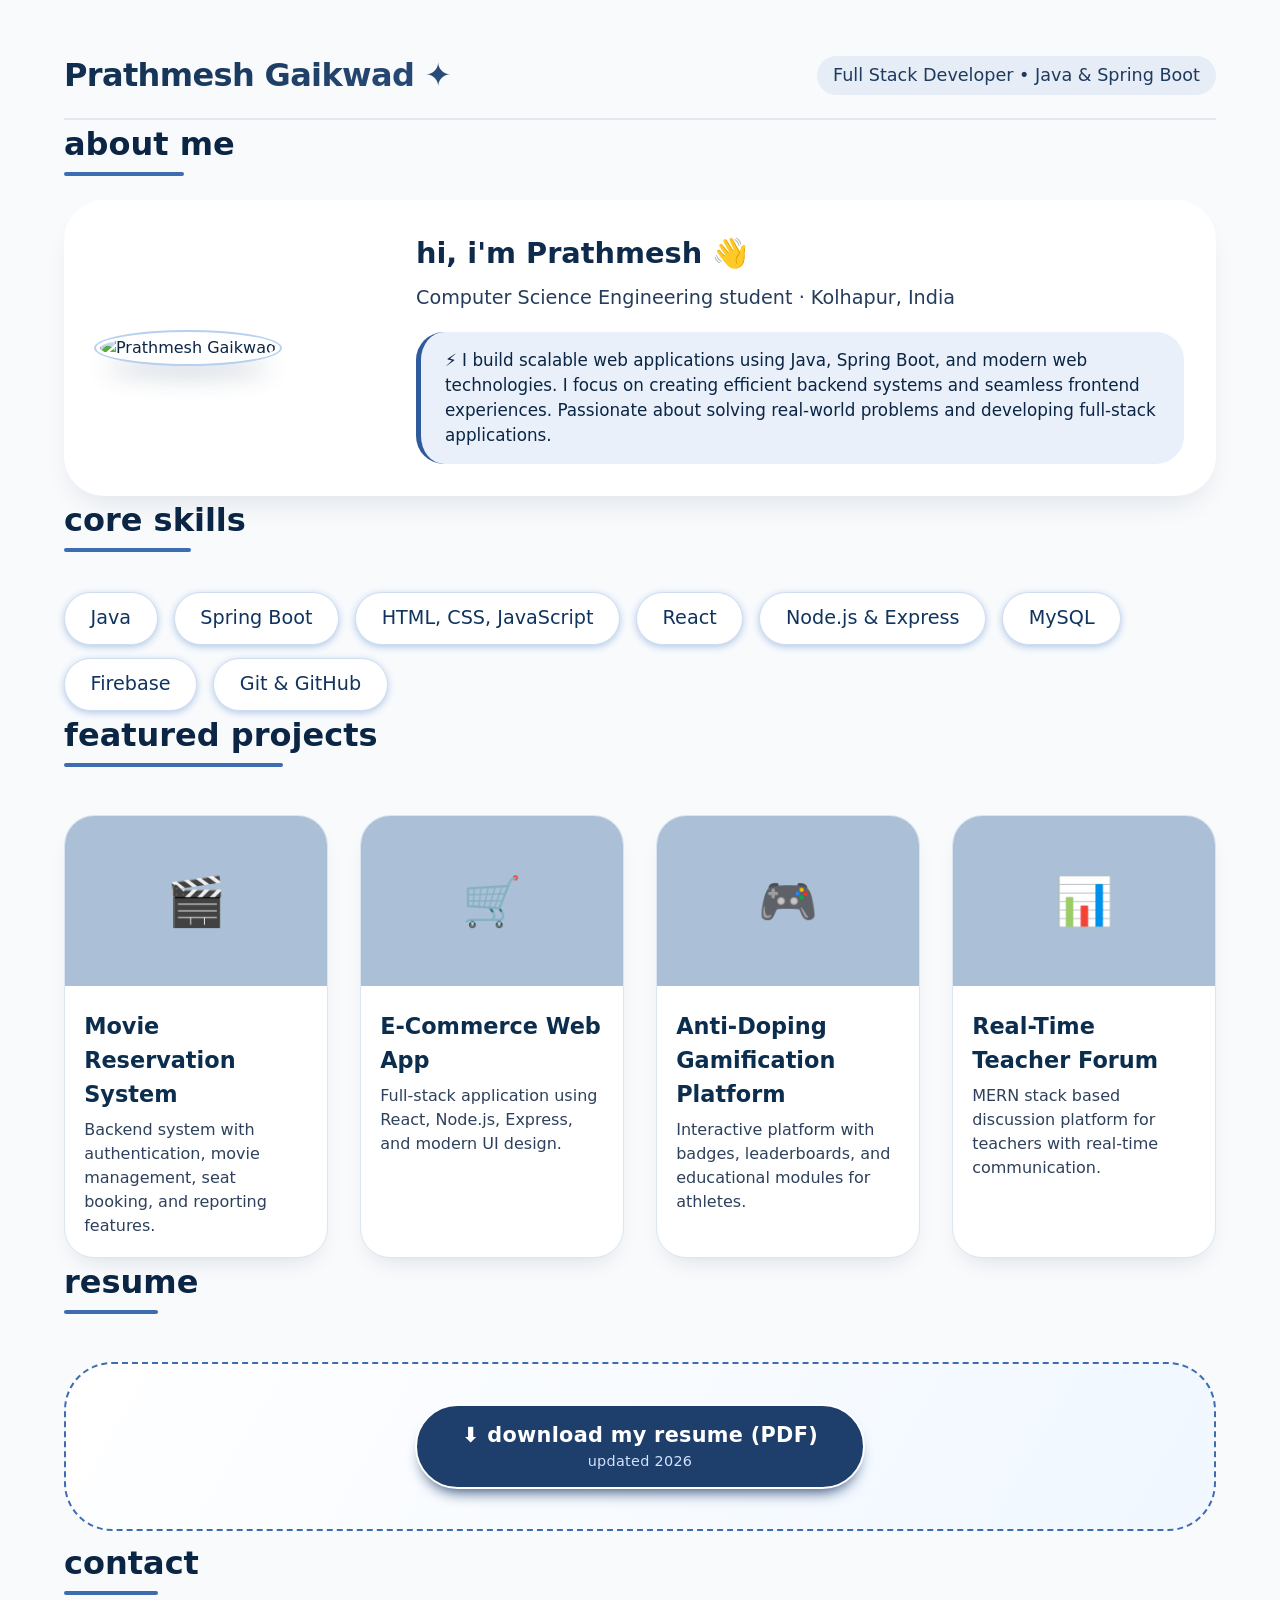
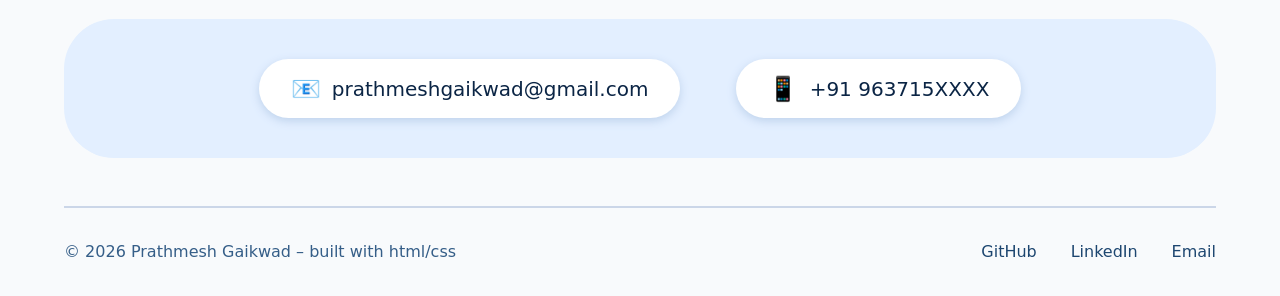
==== commit 45a2b0a3: "codsofe 1st project for web dev" ====
--- a/index.html
+++ b/index.html
@@ -1,473 +1,128 @@
-<!DOCTYPE html>
-<html lang="en">
-<head>
-  <meta charset="UTF-8" />
-  <meta name="viewport" content="width=device-width, initial-scale=1.0"/>
-  <title>NexaFlow — Build Faster. Ship Smarter.</title>
-  <link rel="stylesheet" href="style.css" />
-  <link href="https://fonts.googleapis.com/css2?family=Bebas+Neue&family=Manrope:wght@300;400;500;600;700;800&display=swap" rel="stylesheet"/>
-</head>
-<body>
-
-  <header class="header">
-    <nav class="nav container">
-      <div class="nav__logo">
-        <span class="logo-mark">N</span>
-        <span class="logo-text">NexaFlow</span>
-      </div>
-      <ul class="nav__links">
-        <li><a href="#features">Features</a></li>
-        <li><a href="#how">How It Works</a></li>
-        <li><a href="#pricing">Pricing</a></li>
-        <li><a href="#testimonials">Reviews</a></li>
-      </ul>
-      <div class="nav__actions">
-        <a href="#" class="btn btn--ghost">Log In</a>
-        <a href="#" class="btn btn--primary">Get Started Free</a>
-      </div>
-      <button class="nav__hamburger" id="hamburger" aria-label="Menu">
-        <span></span><span></span><span></span>
-      </button>
-    </nav>
-  </header>
-
-  <main>
-
-    <section class="hero" id="home">
-      <div class="hero__bg-grid"></div>
-      <div class="hero__glow hero__glow--1"></div>
-      <div class="hero__glow hero__glow--2"></div>
-
-      <div class="container hero__inner">
-        <div class="hero__content">
-          <div class="hero__badge">
-            <span class="badge-dot"></span>
-            Trusted by 50,000+ developers worldwide
-          </div>
-          <h1 class="hero__title">
-            Build Faster.<br/>
-            <span class="gradient-text">Ship Smarter.</span>
-          </h1>
-          <p class="hero__subtitle">
-            NexaFlow is the all-in-one developer platform that streamlines your workflow,
-            automates deployments, and helps your team collaborate in real time — from idea to production.
-          </p>
-          <div class="hero__cta">
-            <a href="#" class="btn btn--primary btn--lg">
-              Start for Free
-              <svg width="18" height="18" viewBox="0 0 24 24" fill="none" stroke="currentColor" stroke-width="2"><path d="M5 12h14M12 5l7 7-7 7"/></svg>
-            </a>
-            <a href="#how" class="btn btn--outline btn--lg">
-              <svg width="18" height="18" viewBox="0 0 24 24" fill="currentColor"><path d="M8 6.82v10.36c0 .79.87 1.27 1.54.84l8.14-5.18a1 1 0 0 0 0-1.69L9.54 5.98A1 1 0 0 0 8 6.82z"/></svg>
-              Watch Demo
-            </a>
-          </div>
-          <div class="hero__social-proof">
-            <div class="avatars">
-              <div class="avatar" style="background:#6366f1">A</div>
-              <div class="avatar" style="background:#0ea5e9">B</div>
-              <div class="avatar" style="background:#10b981">C</div>
-              <div class="avatar" style="background:#f59e0b">D</div>
-              <div class="avatar" style="background:#ef4444">+</div>
-            </div>
-            <p><strong>50k+</strong> teams already building with NexaFlow</p>
-          </div>
-        </div>
-
-        <div class="hero__visual">
-          <div class="dashboard-card">
-            <div class="dashboard-card__header">
-              <div class="traffic-lights">
-                <span class="tl tl--red"></span>
-                <span class="tl tl--yellow"></span>
-                <span class="tl tl--green"></span>
-              </div>
-              <span class="dashboard-card__title">Live Dashboard</span>
-            </div>
-            <div class="dashboard-card__body">
-              <div class="metric-row">
-                <div class="metric">
-                  <div class="metric__val">99.9%</div>
-                  <div class="metric__label">Uptime</div>
-                </div>
-                <div class="metric">
-                  <div class="metric__val">1.2ms</div>
-                  <div class="metric__label">Latency</div>
-                </div>
-                <div class="metric">
-                  <div class="metric__val">4.8k</div>
-                  <div class="metric__label">Deploys</div>
-                </div>
-              </div>
-              <div class="chart-area">
-                <div class="chart-bar" style="--h:60%"></div>
-                <div class="chart-bar" style="--h:80%"></div>
-                <div class="chart-bar" style="--h:50%"></div>
-                <div class="chart-bar" style="--h:95%"></div>
-                <div class="chart-bar chart-bar--active" style="--h:75%"></div>
-                <div class="chart-bar" style="--h:88%"></div>
-                <div class="chart-bar" style="--h:65%"></div>
-                <div class="chart-bar" style="--h:72%"></div>
-              </div>
-              <div class="deploy-list">
-                <div class="deploy-item deploy-item--success">
-                  <span class="deploy-dot"></span>
-                  <span>main → production</span>
-                  <span class="deploy-time">2s ago</span>
-                </div>
-                <div class="deploy-item deploy-item--pending">
-                  <span class="deploy-dot"></span>
-                  <span>feat/auth → staging</span>
-                  <span class="deploy-time">Building…</span>
-                </div>
-                <div class="deploy-item deploy-item--success">
-                  <span class="deploy-dot"></span>
-                  <span>fix/ui → preview</span>
-                  <span class="deploy-time">5m ago</span>
-                </div>
-              </div>
-            </div>
-          </div>
-          <!-- floating badges -->
-          <div class="float-badge float-badge--1">
-            <span>⚡</span> Deploy in 3s
-          </div>
-          <div class="float-badge float-badge--2">
-            <span>🔒</span> SSL Secured
-          </div>
-        </div>
-      </div>
-
-      <!-- stats bar -->
-      <div class="stats-bar container">
-        <div class="stat-item">
-          <strong>500M+</strong>
-          <span>Requests served daily</span>
-        </div>
-        <div class="stat-divider"></div>
-        <div class="stat-item">
-          <strong>99.99%</strong>
-          <span>SLA Uptime guarantee</span>
-        </div>
-        <div class="stat-divider"></div>
-        <div class="stat-item">
-          <strong>180+</strong>
-          <span>Countries supported</span>
-        </div>
-        <div class="stat-divider"></div>
-        <div class="stat-item">
-          <strong>24/7</strong>
-          <span>Expert support team</span>
-        </div>
-      </div>
-    </section>
-
-    <section class="features section" id="features">
-      <div class="container">
-        <div class="section-header">
-          <div class="section-tag">Features</div>
-          <h2 class="section-title">Everything you need to <span class="gradient-text">move fast</span></h2>
-          <p class="section-sub">From one-click deployments to real-time collaboration, NexaFlow gives your team superpowers.</p>
-        </div>
-
-        <div class="features-grid">
-          <div class="feature-card feature-card--large">
-            <div class="feature-card__icon">🚀</div>
-            <h3>Instant Deployments</h3>
-            <p>Push to git and go live in seconds. Automatic rollbacks, zero-downtime deployments, and branch previews built in.</p>
-            <div class="feature-card__glow"></div>
-          </div>
-          <div class="feature-card">
-            <div class="feature-card__icon">🔗</div>
-            <h3>CI/CD Pipelines</h3>
-            <p>Visual pipeline builder with 200+ integrations. Build, test, and deploy automatically.</p>
-            <div class="feature-card__glow"></div>
-          </div>
-          <div class="feature-card">
-            <div class="feature-card__icon">📊</div>
-            <h3>Real-time Analytics</h3>
-            <p>Monitor performance, errors, and user metrics in a beautiful live dashboard.</p>
-            <div class="feature-card__glow"></div>
-          </div>
-          <div class="feature-card">
-            <div class="feature-card__icon">👥</div>
-            <h3>Team Collaboration</h3>
-            <p>Live cursors, shared workspaces, and role-based access for your entire team.</p>
-            <div class="feature-card__glow"></div>
-          </div>
-          <div class="feature-card feature-card--large">
-            <div class="feature-card__icon">🛡️</div>
-            <h3>Enterprise Security</h3>
-            <p>SOC2 Type II certified. End-to-end encryption, SSO, audit logs, and advanced threat protection on every plan.</p>
-            <div class="feature-card__glow"></div>
-          </div>
-          <div class="feature-card">
-            <div class="feature-card__icon">⚙️</div>
-            <h3>Custom Workflows</h3>
-            <p>Build any automation you need with our no-code workflow builder and API.</p>
-            <div class="feature-card__glow"></div>
-          </div>
-        </div>
-      </div>
-    </section>
-
-    <section class="how section" id="how">
-      <div class="container">
-        <div class="section-header">
-          <div class="section-tag">How It Works</div>
-          <h2 class="section-title">Up and running in <span class="gradient-text">3 simple steps</span></h2>
-        </div>
-
-        <div class="steps">
-          <div class="step">
-            <div class="step__number">01</div>
-            <div class="step__content">
-              <h3>Connect Your Repo</h3>
-              <p>Link your GitHub, GitLab, or Bitbucket repository in one click. NexaFlow detects your stack automatically.</p>
-            </div>
-            <div class="step__connector"></div>
-          </div>
-          <div class="step">
-            <div class="step__number">02</div>
-            <div class="step__content">
-              <h3>Configure & Build</h3>
-              <p>Set your environment variables, build commands, and scaling rules with our intuitive setup wizard.</p>
-            </div>
-            <div class="step__connector"></div>
-          </div>
-          <div class="step">
-            <div class="step__number">03</div>
-            <div class="step__content">
-              <h3>Deploy & Scale</h3>
-              <p>Hit deploy. Your app goes live globally in seconds. Auto-scales to handle any traffic spike.</p>
-            </div>
-          </div>
-        </div>
-      </div>
-    </section>
-
-    <section class="pricing section" id="pricing">
-      <div class="container">
-        <div class="section-header">
-          <div class="section-tag">Pricing</div>
-          <h2 class="section-title">Simple, <span class="gradient-text">transparent pricing</span></h2>
-          <p class="section-sub">No hidden fees. No surprises. Cancel anytime.</p>
-        </div>
-
-        <div class="pricing-grid">
-          <div class="pricing-card">
-            <div class="pricing-card__plan">Starter</div>
-            <div class="pricing-card__price">
-              <span class="price-dollar">$</span>0
-              <span class="price-period">/month</span>
-            </div>
-            <p class="pricing-card__desc">Perfect for side projects and learning.</p>
-            <ul class="pricing-card__features">
-              <li><span class="check">✓</span> 3 Projects</li>
-              <li><span class="check">✓</span> 100GB Bandwidth</li>
-              <li><span class="check">✓</span> Community Support</li>
-              <li><span class="check">✓</span> SSL Certificates</li>
-              <li class="disabled"><span>✗</span> Custom Domains</li>
-              <li class="disabled"><span>✗</span> Team Access</li>
-            </ul>
-            <a href="#" class="btn btn--outline btn--full">Get Started Free</a>
-          </div>
-
-          <div class="pricing-card pricing-card--featured">
-            <div class="pricing-card__badge">Most Popular</div>
-            <div class="pricing-card__plan">Pro</div>
-            <div class="pricing-card__price">
-              <span class="price-dollar">$</span>29
-              <span class="price-period">/month</span>
-            </div>
-            <p class="pricing-card__desc">For growing teams shipping real products.</p>
-            <ul class="pricing-card__features">
-              <li><span class="check">✓</span> Unlimited Projects</li>
-              <li><span class="check">✓</span> 1TB Bandwidth</li>
-              <li><span class="check">✓</span> Priority Support</li>
-              <li><span class="check">✓</span> Custom Domains</li>
-              <li><span class="check">✓</span> Team Access (5 seats)</li>
-              <li><span class="check">✓</span> Advanced Analytics</li>
-            </ul>
-            <a href="#" class="btn btn--primary btn--full">Start Pro Trial</a>
-          </div>
-
-          <div class="pricing-card">
-            <div class="pricing-card__plan">Enterprise</div>
-            <div class="pricing-card__price">
-              <span class="price-dollar"></span>Custom
-              <span class="price-period"></span>
-            </div>
-            <p class="pricing-card__desc">For large teams with advanced needs.</p>
-            <ul class="pricing-card__features">
-              <li><span class="check">✓</span> Everything in Pro</li>
-              <li><span class="check">✓</span> Unlimited Seats</li>
-              <li><span class="check">✓</span> Dedicated Support</li>
-              <li><span class="check">✓</span> SLA Guarantee</li>
-              <li><span class="check">✓</span> SSO / SAML</li>
-              <li><span class="check">✓</span> Custom Contracts</li>
-            </ul>
-            <a href="#" class="btn btn--outline btn--full">Contact Sales</a>
-          </div>
-        </div>
-      </div>
-    </section>
-
-    <section class="testimonials section" id="testimonials">
-      <div class="container">
-        <div class="section-header">
-          <div class="section-tag">Reviews</div>
-          <h2 class="section-title">Loved by <span class="gradient-text">developers</span> everywhere</h2>
-        </div>
-
-        <div class="testimonials-grid">
-          <div class="testi-card">
-            <div class="testi-card__stars">★★★★★</div>
-            <p>"NexaFlow cut our deployment time from 20 minutes to under 30 seconds. It's the tool we didn't know we needed until we tried it."</p>
-            <div class="testi-card__author">
-              <div class="testi-avatar" style="background:#6366f1">SK</div>
-              <div>
-                <strong>Siddharth K.</strong>
-                <span>Lead Engineer @ Stripe</span>
-              </div>
-            </div>
-          </div>
-
-          <div class="testi-card testi-card--highlight">
-            <div class="testi-card__stars">★★★★★</div>
-            <p>"The best developer experience I've ever had. The dashboard is beautiful, the docs are perfect, and support actually replies fast."</p>
-            <div class="testi-card__author">
-              <div class="testi-avatar" style="background:#10b981">AM</div>
-              <div>
-                <strong>Ananya M.</strong>
-                <span>CTO @ TechBridge</span>
-              </div>
-            </div>
-          </div>
-
-          <div class="testi-card">
-            <div class="testi-card__stars">★★★★★</div>
-            <p>"We migrated 40 microservices in one weekend. The team collaboration features alone justify the entire cost."</p>
-            <div class="testi-card__author">
-              <div class="testi-avatar" style="background:#f59e0b">RJ</div>
-              <div>
-                <strong>Rahul J.</strong>
-                <span>DevOps Architect @ Flipkart</span>
-              </div>
-            </div>
-          </div>
-        </div>
-      </div>
-    </section>
-
-    <section class="cta-section section">
-      <div class="container">
-        <div class="cta-box">
-          <div class="cta-box__glow"></div>
-          <div class="section-tag">Get Started Today</div>
-          <h2>Ready to build something <span class="gradient-text">incredible?</span></h2>
-          <p>Join 50,000+ developers and teams using NexaFlow to ship faster. Free plan available. No credit card required.</p>
-          <div class="cta-box__actions">
-            <a href="#" class="btn btn--primary btn--lg">Start for Free →</a>
-            <a href="#" class="btn btn--ghost btn--lg">Talk to Sales</a>
-          </div>
-        </div>
-      </div>
-    </section>
-
-  </main>
-
- 
-  <footer class="footer">
-    <div class="container">
-      <div class="footer__top">
-        <div class="footer__brand">
-          <div class="nav__logo">
-            <span class="logo-mark">N</span>
-            <span class="logo-text">NexaFlow</span>
-          </div>
-          <p>The developer platform built for speed, reliability, and great teams.</p>
-          <div class="footer__socials">
-            <a href="#" class="social-btn">𝕏</a>
-            <a href="#" class="social-btn">in</a>
-            <a href="#" class="social-btn">gh</a>
-            <a href="#" class="social-btn">yt</a>
-          </div>
-        </div>
-
-        <div class="footer__links-group">
-          <h4>Product</h4>
-          <ul>
-            <li><a href="#">Features</a></li>
-            <li><a href="#">Pricing</a></li>
-            <li><a href="#">Changelog</a></li>
-            <li><a href="#">Roadmap</a></li>
-          </ul>
-        </div>
-
-        <div class="footer__links-group">
-          <h4>Developers</h4>
-          <ul>
-            <li><a href="#">Documentation</a></li>
-            <li><a href="#">API Reference</a></li>
-            <li><a href="#">SDKs</a></li>
-            <li><a href="#">Open Source</a></li>
-          </ul>
-        </div>
-
-        <div class="footer__links-group">
-          <h4>Company</h4>
-          <ul>
-            <li><a href="#">About Us</a></li>
-            <li><a href="#">Blog</a></li>
-            <li><a href="#">Careers</a></li>
-            <li><a href="#">Contact</a></li>
-          </ul>
-        </div>
-
-        <div class="footer__links-group">
-          <h4>Legal</h4>
-          <ul>
-            <li><a href="#">Privacy Policy</a></li>
-            <li><a href="#">Terms of Service</a></li>
-            <li><a href="#">Cookie Policy</a></li>
-            <li><a href="#">Security</a></li>
-          </ul>
-        </div>
-      </div>
-
-      <div class="footer__bottom">
-        <p>© 2026 Prathmesh Gaikwad. All rights reserved.</p>
-        <p>Made with ❤️ for developers everywhere</p>
-      </div>
-    </div>
-  </footer>
-
-  <!-- JS for mobile nav toggle -->
-  <script>
-    const hamburger = document.getElementById('hamburger');
-    const navLinks  = document.querySelector('.nav__links');
-    hamburger.addEventListener('click', () => {
-      navLinks.classList.toggle('nav__links--open');
-      hamburger.classList.toggle('active');
-    });
-
-    // Scroll reveal
-    const revealEls = document.querySelectorAll(
-      '.feature-card, .step, .pricing-card, .testi-card, .stat-item'
-    );
-    const observer = new IntersectionObserver((entries) => {
-      entries.forEach((e, i) => {
-        if (e.isIntersecting) {
-          setTimeout(() => e.target.classList.add('revealed'), i * 80);
-          observer.unobserve(e.target);
-        }
-      });
-    }, { threshold: 0.12 });
-    revealEls.forEach(el => {
-      el.classList.add('hidden-initially');
-      observer.observe(el);
-    });
-  </script>
-</body>
-</html>
+<!DOCTYPE html>
+<html lang="en">
+<head>
+  <meta charset="UTF-8">
+  <meta name="viewport" content="width=device-width, initial-scale=1.0">
+  <title>Prathmesh Gaikwad · dev portfolio</title>
+  <link rel="stylesheet" href="style.css">
+</head>
+<body>
+  <div class="container">
+
+    <header class="navbar">
+      <div class="logo">Prathmesh Gaikwad ✦</div>
+      <div class="tagline">Full Stack Developer • Java & Spring Boot</div>
+    </header>
+
+    <section class="about-section">
+      <h2 class="section-title">about me</h2>
+      <div class="about-grid">
+        <div class="about-img">
+          <img src="img/Prathmesh Gaikwad.JPG" alt="Prathmesh Gaikwad">
+        </div>
+        <div class="about-text">
+          <h3>hi, i'm Prathmesh 👋</h3>
+          <p>Computer Science Engineering student · Kolhapur, India</p>
+          <div class="bio-highlight">
+            ⚡ I build scalable web applications using Java, Spring Boot, and modern web technologies.
+            I focus on creating efficient backend systems and seamless frontend experiences.
+            Passionate about solving real-world problems and developing full-stack applications.
+          </div>
+        </div>
+      </div>
+    </section>
+
+    <!-- Skills -->
+    <section class="skills-section">
+      <h2 class="section-title">core skills</h2>
+      <div class="skills-pills">
+        <span class="skill-item">Java</span>
+        <span class="skill-item">Spring Boot</span>
+        <span class="skill-item">HTML, CSS, JavaScript</span>
+        <span class="skill-item">React</span>
+        <span class="skill-item">Node.js & Express</span>
+        <span class="skill-item">MySQL</span>
+        <span class="skill-item">Firebase</span>
+        <span class="skill-item">Git & GitHub</span>
+      </div>
+    </section>
+
+    <!-- Projects -->
+    <section class="projects-section">
+      <h2 class="section-title">featured projects</h2>
+      <div class="projects-grid">
+
+        <article class="project-card">
+          <div class="project-img">🎬</div>
+          <div class="project-info">
+            <h4>Movie Reservation System</h4>
+            <p>Backend system with authentication, movie management, seat booking, and reporting features.</p>
+          </div>
+        </article>
+
+        <article class="project-card">
+          <div class="project-img">🛒</div>
+          <div class="project-info">
+            <h4>E-Commerce Web App</h4>
+            <p>Full-stack application using React, Node.js, Express, and modern UI design.</p>
+          </div>
+        </article>
+
+        <article class="project-card">
+          <div class="project-img">🎮</div>
+          <div class="project-info">
+            <h4>Anti-Doping Gamification Platform</h4>
+            <p>Interactive platform with badges, leaderboards, and educational modules for athletes.</p>
+          </div>
+        </article>
+
+        <article class="project-card">
+          <div class="project-img">📊</div>
+          <div class="project-info">
+            <h4>Real-Time Teacher Forum</h4>
+            <p>MERN stack based discussion platform for teachers with real-time communication.</p>
+          </div>
+        </article>
+
+      </div>
+    </section>
+
+    <!-- Resume -->
+    <section class="resume-section">
+      <h2 class="section-title">resume</h2>
+      <div class="resume-box">
+        <a href="doc/PGresume.pdf" class="btn-resume" download="Prathmesh_Gaikwad_Resume.pdf">
+          ⬇️ download my resume (PDF)
+          <small>updated 2026</small>
+        </a>
+      </div>
+    </section>
+
+    <!-- Contact -->
+    <section class="contact-section">
+      <h2 class="section-title">contact</h2>
+      <div class="contact-details">
+        <div class="contact-item">
+          <span>📧</span> prathmeshgaikwad@gmail.com
+        </div>
+        <div class="contact-item">
+          <span>📱</span> +91 963715XXXX
+        </div>
+      </div>
+    </section>
+
+    <!-- Footer -->
+    <footer class="footer">
+      <div class="copyright">
+        © 2026 Prathmesh Gaikwad – built with html/css
+      </div>
+      <div class="footer-links">
+        <a href="#">GitHub</a>
+        <a href="#">LinkedIn</a>
+        <a href="#">Email</a>
+      </div>
+    </footer>
+
+  </div>
+</body>
+</html>
--- a/style.css
+++ b/style.css
@@ -1,993 +1,294 @@
-/* ════════════════════════════════════════════════
-   NexaFlow Landing Page — style.css
-   Theme: Futuristic Dark · Midnight Blue + Cyan
-════════════════════════════════════════════════ */
-
-/* ── RESET & BASE ── */
-*, *::before, *::after {
-  box-sizing: border-box;
-  margin: 0;
-  padding: 0;
-}
-
-:root {
-  /* Colors */
-  --bg-deep:      #04060f;
-  --bg-dark:      #070b18;
-  --bg-card:      #0d1428;
-  --bg-card2:     #0a1020;
-  --border:       rgba(0, 200, 255, 0.12);
-  --border-hover: rgba(0, 200, 255, 0.35);
-  --cyan:         #00c8ff;
-  --cyan-dim:     rgba(0, 200, 255, 0.08);
-  --cyan-glow:    rgba(0, 200, 255, 0.25);
-  --blue:         #0066ff;
-  --indigo:       #4f46e5;
-  --text-primary: #e8edf8;
-  --text-muted:   #6b7c9e;
-  --text-dim:     #3d4f6e;
-  --white:        #ffffff;
-  --success:      #00e599;
-  --warning:      #ffb84d;
-  --danger:       #ff4d6d;
-
-  /* Spacing */
-  --section-gap: 7rem;
-  --container:   1180px;
-
-  /* Typography */
-  --font-display: 'Bebas Neue', sans-serif;
-  --font-body:    'Manrope', sans-serif;
-  --radius:       12px;
-  --radius-sm:    8px;
-}
-
-html { scroll-behavior: smooth; }
-
-body {
-  background-color: var(--bg-deep);
-  color: var(--text-primary);
-  font-family: var(--font-body);
-  font-size: 16px;
-  line-height: 1.6;
-  overflow-x: hidden;
-}
-
-a { text-decoration: none; color: inherit; }
-ul { list-style: none; }
-img { max-width: 100%; display: block; }
-
-/* ── SCROLLBAR ── */
-::-webkit-scrollbar { width: 6px; }
-::-webkit-scrollbar-track { background: var(--bg-dark); }
-::-webkit-scrollbar-thumb { background: var(--cyan); border-radius: 3px; }
-
-/* ── CONTAINER ── */
-.container {
-  max-width: var(--container);
-  margin: 0 auto;
-  padding: 0 2rem;
-}
-
-/* ── SECTION SPACING ── */
-.section { padding: var(--section-gap) 0; }
-
-/* ── BUTTONS ── */
-.btn {
-  display: inline-flex;
-  align-items: center;
-  gap: 0.5rem;
-  padding: 0.75rem 1.6rem;
-  border-radius: var(--radius-sm);
-  font-family: var(--font-body);
-  font-size: 0.875rem;
-  font-weight: 600;
-  letter-spacing: 0.02em;
-  cursor: pointer;
-  border: 2px solid transparent;
-  transition: all 0.25s ease;
-  white-space: nowrap;
-}
-.btn--lg { padding: 1rem 2rem; font-size: 1rem; }
-.btn--full { width: 100%; justify-content: center; }
-
-.btn--primary {
-  background: linear-gradient(135deg, var(--cyan), var(--blue));
-  color: var(--white);
-  border-color: transparent;
-  box-shadow: 0 0 24px var(--cyan-glow);
-}
-.btn--primary:hover {
-  box-shadow: 0 0 40px var(--cyan-glow), 0 0 80px rgba(0,200,255,0.15);
-  transform: translateY(-2px);
-}
-
-.btn--ghost {
-  background: transparent;
-  color: var(--text-muted);
-  border-color: transparent;
-}
-.btn--ghost:hover { color: var(--cyan); }
-
-.btn--outline {
-  background: transparent;
-  color: var(--cyan);
-  border-color: var(--border-hover);
-}
-.btn--outline:hover {
-  background: var(--cyan-dim);
-  border-color: var(--cyan);
-}
-
-/* ── GRADIENT TEXT ── */
-.gradient-text {
-  background: linear-gradient(135deg, var(--cyan), var(--blue));
-  -webkit-background-clip: text;
-  -webkit-text-fill-color: transparent;
-  background-clip: text;
-}
-
-/* ── SECTION HEADER ── */
-.section-header {
-  text-align: center;
-  max-width: 680px;
-  margin: 0 auto 4rem;
-}
-.section-tag {
-  display: inline-block;
-  background: var(--cyan-dim);
-  border: 1px solid var(--border);
-  color: var(--cyan);
-  font-size: 0.72rem;
-  font-weight: 700;
-  letter-spacing: 0.2em;
-  text-transform: uppercase;
-  padding: 0.35rem 1rem;
-  border-radius: 100px;
-  margin-bottom: 1.2rem;
-}
-.section-title {
-  font-family: var(--font-display);
-  font-size: clamp(2.2rem, 4vw, 3.2rem);
-  font-weight: 400;
-  letter-spacing: 0.03em;
-  line-height: 1.1;
-  color: var(--white);
-  margin-bottom: 1rem;
-}
-.section-sub {
-  color: var(--text-muted);
-  font-size: 1rem;
-  font-weight: 400;
-  line-height: 1.8;
-}
-
-/* ── SCROLL REVEAL ── */
-.hidden-initially {
-  opacity: 0;
-  transform: translateY(30px);
-  transition: opacity 0.7s ease, transform 0.7s ease;
-}
-.revealed {
-  opacity: 1 !important;
-  transform: none !important;
-}
-
-/* ════════════════════════════════════════════
-   HEADER
-════════════════════════════════════════════ */
-.header {
-  position: fixed;
-  top: 0; left: 0; right: 0;
-  z-index: 999;
-  background: rgba(4, 6, 15, 0.85);
-  backdrop-filter: blur(20px);
-  border-bottom: 1px solid var(--border);
-}
-
-.nav {
-  display: flex;
-  align-items: center;
-  justify-content: space-between;
-  height: 68px;
-  gap: 2rem;
-}
-
-.nav__logo {
-  display: flex;
-  align-items: center;
-  gap: 0.6rem;
-  flex-shrink: 0;
-}
-.logo-mark {
-  width: 32px; height: 32px;
-  background: linear-gradient(135deg, var(--cyan), var(--blue));
-  border-radius: 8px;
-  display: flex; align-items: center; justify-content: center;
-  font-family: var(--font-display);
-  font-size: 1.2rem;
-  color: var(--white);
-}
-.logo-text {
-  font-family: var(--font-display);
-  font-size: 1.4rem;
-  letter-spacing: 0.05em;
-  color: var(--white);
-}
-
-.nav__links {
-  display: flex;
-  align-items: center;
-  gap: 2.5rem;
-  flex: 1;
-  justify-content: center;
-}
-.nav__links a {
-  color: var(--text-muted);
-  font-size: 0.875rem;
-  font-weight: 500;
-  letter-spacing: 0.02em;
-  transition: color 0.2s;
-  position: relative;
-}
-.nav__links a::after {
-  content: '';
-  position: absolute;
-  bottom: -4px; left: 0;
-  width: 0; height: 2px;
-  background: var(--cyan);
-  transition: width 0.3s;
-  border-radius: 2px;
-}
-.nav__links a:hover { color: var(--cyan); }
-.nav__links a:hover::after { width: 100%; }
-
-.nav__actions {
-  display: flex;
-  align-items: center;
-  gap: 0.8rem;
-  flex-shrink: 0;
-}
-
-.nav__hamburger {
-  display: none;
-  flex-direction: column;
-  gap: 5px;
-  background: none;
-  border: none;
-  cursor: pointer;
-  padding: 4px;
-}
-.nav__hamburger span {
-  display: block;
-  width: 24px; height: 2px;
-  background: var(--text-muted);
-  border-radius: 2px;
-  transition: all 0.3s;
-}
-
-/* ════════════════════════════════════════════
-   HERO
-════════════════════════════════════════════ */
-.hero {
-  position: relative;
-  padding-top: 68px;
-  overflow: hidden;
-}
-
-/* dot grid background */
-.hero__bg-grid {
-  position: absolute;
-  inset: 0;
-  background-image: radial-gradient(circle, rgba(0,200,255,0.12) 1px, transparent 1px);
-  background-size: 40px 40px;
-  opacity: 0.5;
-  pointer-events: none;
-}
-
-/* radial glows */
-.hero__glow {
-  position: absolute;
-  border-radius: 50%;
-  pointer-events: none;
-  filter: blur(120px);
-}
-.hero__glow--1 {
-  width: 700px; height: 700px;
-  background: radial-gradient(circle, rgba(0,102,255,0.2) 0%, transparent 70%);
-  top: -200px; right: -150px;
-}
-.hero__glow--2 {
-  width: 500px; height: 500px;
-  background: radial-gradient(circle, rgba(0,200,255,0.15) 0%, transparent 70%);
-  bottom: 0; left: -100px;
-}
-
-.hero__inner {
-  display: grid;
-  grid-template-columns: 1fr 1fr;
-  gap: 4rem;
-  align-items: center;
-  padding-top: 5rem;
-  padding-bottom: 3rem;
-}
-
-/* Hero content */
-.hero__badge {
-  display: inline-flex;
-  align-items: center;
-  gap: 0.6rem;
-  background: var(--cyan-dim);
-  border: 1px solid var(--border);
-  color: var(--cyan);
-  font-size: 0.78rem;
-  font-weight: 600;
-  padding: 0.4rem 1rem;
-  border-radius: 100px;
-  margin-bottom: 1.5rem;
-  animation: fadeUp 0.8s 0.1s ease both;
-}
-.badge-dot {
-  width: 7px; height: 7px;
-  background: var(--success);
-  border-radius: 50%;
-  animation: pulse 2s infinite;
-}
-@keyframes pulse {
-  0%, 100% { opacity: 1; transform: scale(1); }
-  50%       { opacity: 0.6; transform: scale(1.3); }
-}
-
-.hero__title {
-  font-family: var(--font-display);
-  font-size: clamp(3.5rem, 6vw, 6rem);
-  line-height: 0.95;
-  letter-spacing: 0.03em;
-  color: var(--white);
-  margin-bottom: 1.5rem;
-  animation: fadeUp 0.8s 0.3s ease both;
-}
-
-.hero__subtitle {
-  color: var(--text-muted);
-  font-size: 1.05rem;
-  line-height: 1.8;
-  max-width: 500px;
-  margin-bottom: 2.2rem;
-  animation: fadeUp 0.8s 0.5s ease both;
-}
-
-.hero__cta {
-  display: flex;
-  flex-wrap: wrap;
-  gap: 1rem;
-  margin-bottom: 2.5rem;
-  animation: fadeUp 0.8s 0.7s ease both;
-}
-
-.hero__social-proof {
-  display: flex;
-  align-items: center;
-  gap: 1rem;
-  animation: fadeUp 0.8s 0.9s ease both;
-}
-.hero__social-proof p {
-  color: var(--text-muted);
-  font-size: 0.85rem;
-}
-.hero__social-proof strong { color: var(--white); }
-
-.avatars {
-  display: flex;
-}
-.avatar {
-  width: 32px; height: 32px;
-  border-radius: 50%;
-  border: 2px solid var(--bg-deep);
-  margin-left: -8px;
-  display: flex; align-items: center; justify-content: center;
-  font-size: 0.65rem;
-  font-weight: 700;
-  color: var(--white);
-}
-.avatars .avatar:first-child { margin-left: 0; }
-
-/* Dashboard card */
-.hero__visual {
-  position: relative;
-  display: flex;
-  justify-content: center;
-  animation: fadeUp 0.8s 0.4s ease both;
-}
-
-.dashboard-card {
-  background: var(--bg-card);
-  border: 1px solid var(--border);
-  border-radius: var(--radius);
-  width: 100%;
-  max-width: 460px;
-  overflow: hidden;
-  box-shadow: 0 40px 80px rgba(0,0,0,0.5), 0 0 60px rgba(0,102,255,0.1);
-}
-.dashboard-card__header {
-  display: flex;
-  align-items: center;
-  gap: 1rem;
-  padding: 1rem 1.5rem;
-  background: var(--bg-card2);
-  border-bottom: 1px solid var(--border);
-}
-.traffic-lights { display: flex; gap: 0.4rem; }
-.tl {
-  width: 12px; height: 12px;
-  border-radius: 50%;
-}
-.tl--red    { background: var(--danger); }
-.tl--yellow { background: var(--warning); }
-.tl--green  { background: var(--success); }
-.dashboard-card__title {
-  font-size: 0.78rem;
-  font-weight: 600;
-  color: var(--text-muted);
-  letter-spacing: 0.08em;
-}
-
-.dashboard-card__body { padding: 1.5rem; }
-
-.metric-row {
-  display: grid;
-  grid-template-columns: repeat(3, 1fr);
-  gap: 1rem;
-  margin-bottom: 1.5rem;
-}
-.metric {
-  background: var(--bg-card2);
-  border: 1px solid var(--border);
-  border-radius: var(--radius-sm);
-  padding: 0.8rem 1rem;
-  text-align: center;
-}
-.metric__val {
-  font-family: var(--font-display);
-  font-size: 1.5rem;
-  color: var(--cyan);
-  letter-spacing: 0.02em;
-  line-height: 1;
-  margin-bottom: 0.2rem;
-}
-.metric__label { font-size: 0.65rem; color: var(--text-muted); letter-spacing: 0.1em; }
-
-.chart-area {
-  display: flex;
-  align-items: flex-end;
-  gap: 6px;
-  height: 80px;
-  padding: 0.5rem;
-  background: var(--bg-card2);
-  border: 1px solid var(--border);
-  border-radius: var(--radius-sm);
-  margin-bottom: 1.2rem;
-}
-.chart-bar {
-  flex: 1;
-  height: var(--h, 50%);
-  background: rgba(0,200,255,0.2);
-  border-radius: 3px 3px 0 0;
-  border: 1px solid rgba(0,200,255,0.3);
-  transition: height 0.5s ease;
-}
-.chart-bar--active {
-  background: linear-gradient(180deg, var(--cyan) 0%, rgba(0,200,255,0.3) 100%);
-  box-shadow: 0 0 12px var(--cyan-glow);
-}
-
-.deploy-list { display: flex; flex-direction: column; gap: 0.6rem; }
-.deploy-item {
-  display: flex;
-  align-items: center;
-  gap: 0.8rem;
-  font-size: 0.75rem;
-  padding: 0.55rem 0.8rem;
-  border-radius: var(--radius-sm);
-  background: var(--bg-card2);
-  border: 1px solid var(--border);
-}
-.deploy-dot {
-  width: 8px; height: 8px;
-  border-radius: 50%;
-  flex-shrink: 0;
-}
-.deploy-item--success .deploy-dot { background: var(--success); }
-.deploy-item--pending .deploy-dot  { background: var(--warning); animation: pulse 1.5s infinite; }
-.deploy-time { margin-left: auto; color: var(--text-dim); font-size: 0.7rem; }
-
-/* floating badges */
-.float-badge {
-  position: absolute;
-  display: flex;
-  align-items: center;
-  gap: 0.5rem;
-  background: var(--bg-card);
-  border: 1px solid var(--border);
-  border-radius: var(--radius-sm);
-  padding: 0.5rem 0.9rem;
-  font-size: 0.75rem;
-  font-weight: 600;
-  color: var(--text-primary);
-  box-shadow: 0 8px 24px rgba(0,0,0,0.4);
-}
-.float-badge--1 {
-  top: -16px; left: -20px;
-  animation: floatY 3s ease-in-out infinite;
-}
-.float-badge--2 {
-  bottom: 40px; right: -20px;
-  animation: floatY 3s ease-in-out infinite 1.5s;
-}
-@keyframes floatY {
-  0%, 100% { transform: translateY(0); }
-  50%       { transform: translateY(-8px); }
-}
-
-/* Stats Bar */
-.stats-bar {
-  display: flex;
-  justify-content: space-between;
-  align-items: center;
-  padding: 2rem;
-  background: var(--bg-card);
-  border: 1px solid var(--border);
-  border-radius: var(--radius);
-  margin-bottom: 0;
-  margin-top: 4rem;
-  margin-bottom: 0;
-}
-.stat-item { text-align: center; flex: 1; }
-.stat-item strong {
-  display: block;
-  font-family: var(--font-display);
-  font-size: 2rem;
-  letter-spacing: 0.04em;
-  color: var(--cyan);
-  line-height: 1;
-  margin-bottom: 0.25rem;
-}
-.stat-item span { font-size: 0.8rem; color: var(--text-muted); }
-.stat-divider {
-  width: 1px;
-  height: 40px;
-  background: var(--border);
-  margin: 0 1rem;
-  flex-shrink: 0;
-}
-
-/* ════════════════════════════════════════════
-   FEATURES
-════════════════════════════════════════════ */
-.features { background: var(--bg-dark); }
-
-.features-grid {
-  display: grid;
-  grid-template-columns: repeat(3, 1fr);
-  grid-template-rows: auto auto;
-  gap: 1.5rem;
-}
-.feature-card--large { grid-column: span 2; }
-
-.feature-card {
-  background: var(--bg-card);
-  border: 1px solid var(--border);
-  border-radius: var(--radius);
-  padding: 2rem;
-  position: relative;
-  overflow: hidden;
-  transition: border-color 0.3s, transform 0.3s, box-shadow 0.3s;
-}
-.feature-card:hover {
-  border-color: var(--border-hover);
-  transform: translateY(-4px);
-  box-shadow: 0 20px 60px rgba(0,0,0,0.4), 0 0 30px rgba(0,200,255,0.06);
-}
-.feature-card__glow {
-  position: absolute;
-  top: -60px; right: -60px;
-  width: 180px; height: 180px;
-  background: radial-gradient(circle, rgba(0,200,255,0.1) 0%, transparent 70%);
-  pointer-events: none;
-  opacity: 0;
-  transition: opacity 0.4s;
-}
-.feature-card:hover .feature-card__glow { opacity: 1; }
-
-.feature-card__icon {
-  font-size: 2rem;
-  margin-bottom: 1rem;
-}
-.feature-card h3 {
-  font-size: 1.15rem;
-  font-weight: 700;
-  color: var(--white);
-  margin-bottom: 0.6rem;
-}
-.feature-card p {
-  color: var(--text-muted);
-  font-size: 0.9rem;
-  line-height: 1.7;
-}
-
-/* ════════════════════════════════════════════
-   HOW IT WORKS
-════════════════════════════════════════════ */
-.how { background: var(--bg-deep); }
-
-.steps {
-  display: grid;
-  grid-template-columns: repeat(3, 1fr);
-  gap: 0;
-  position: relative;
-}
-.step {
-  position: relative;
-  padding: 2.5rem 2.5rem 2.5rem 0;
-  display: flex;
-  flex-direction: column;
-  gap: 1.2rem;
-}
-.step:not(:last-child) .step__connector {
-  position: absolute;
-  top: 3.8rem;
-  right: -1px;
-  width: 100%;
-  height: 2px;
-  background: linear-gradient(90deg, var(--cyan) 0%, transparent 100%);
-  z-index: 0;
-}
-
-.step__number {
-  font-family: var(--font-display);
-  font-size: 5rem;
-  line-height: 1;
-  letter-spacing: 0.03em;
-  color: transparent;
-  -webkit-text-stroke: 1px var(--cyan);
-  opacity: 0.5;
-  display: inline-block;
-}
-.step__content h3 {
-  font-size: 1.2rem;
-  font-weight: 700;
-  color: var(--white);
-  margin-bottom: 0.6rem;
-}
-.step__content p {
-  color: var(--text-muted);
-  font-size: 0.9rem;
-  line-height: 1.7;
-}
-
-/* ════════════════════════════════════════════
-   PRICING
-════════════════════════════════════════════ */
-.pricing { background: var(--bg-dark); }
-
-.pricing-grid {
-  display: grid;
-  grid-template-columns: repeat(3, 1fr);
-  gap: 1.5rem;
-  align-items: start;
-}
-
-.pricing-card {
-  background: var(--bg-card);
-  border: 1px solid var(--border);
-  border-radius: var(--radius);
-  padding: 2.5rem;
-  position: relative;
-  transition: transform 0.3s, box-shadow 0.3s;
-}
-.pricing-card:hover { transform: translateY(-4px); }
-
-.pricing-card--featured {
-  border-color: var(--cyan);
-  box-shadow: 0 0 40px rgba(0,200,255,0.15), 0 20px 60px rgba(0,0,0,0.5);
-  transform: scale(1.03);
-}
-.pricing-card--featured:hover { transform: scale(1.03) translateY(-4px); }
-
-.pricing-card__badge {
-  display: inline-block;
-  background: linear-gradient(135deg, var(--cyan), var(--blue));
-  color: var(--white);
-  font-size: 0.65rem;
-  font-weight: 700;
-  letter-spacing: 0.15em;
-  text-transform: uppercase;
-  padding: 0.3rem 0.8rem;
-  border-radius: 100px;
-  margin-bottom: 1rem;
-}
-
-.pricing-card__plan {
-  font-family: var(--font-display);
-  font-size: 1.6rem;
-  letter-spacing: 0.08em;
-  color: var(--text-muted);
-  margin-bottom: 1rem;
-}
-.pricing-card--featured .pricing-card__plan { color: var(--white); }
-
-.pricing-card__price {
-  font-family: var(--font-display);
-  font-size: 3.5rem;
-  color: var(--white);
-  line-height: 1;
-  margin-bottom: 0.5rem;
-  display: flex;
-  align-items: flex-start;
-  gap: 0.1rem;
-}
-.price-dollar {
-  font-size: 1.5rem;
-  margin-top: 0.5rem;
-  color: var(--text-muted);
-}
-.price-period {
-  font-family: var(--font-body);
-  font-size: 0.9rem;
-  font-weight: 400;
-  color: var(--text-muted);
-  align-self: flex-end;
-  margin-bottom: 0.3rem;
-}
-
-.pricing-card__desc {
-  color: var(--text-muted);
-  font-size: 0.85rem;
-  margin-bottom: 2rem;
-  padding-bottom: 2rem;
-  border-bottom: 1px solid var(--border);
-}
-
-.pricing-card__features { display: flex; flex-direction: column; gap: 0.8rem; margin-bottom: 2rem; }
-.pricing-card__features li {
-  display: flex;
-  align-items: center;
-  gap: 0.8rem;
-  font-size: 0.875rem;
-  color: var(--text-primary);
-}
-.pricing-card__features li.disabled { color: var(--text-dim); }
-.check { color: var(--success); font-weight: 700; }
-.pricing-card__features li.disabled span { color: var(--danger); }
-
-/* ════════════════════════════════════════════
-   TESTIMONIALS
-════════════════════════════════════════════ */
-.testimonials { background: var(--bg-deep); }
-
-.testimonials-grid {
-  display: grid;
-  grid-template-columns: repeat(3, 1fr);
-  gap: 1.5rem;
-}
-
-.testi-card {
-  background: var(--bg-card);
-  border: 1px solid var(--border);
-  border-radius: var(--radius);
-  padding: 2rem;
-  transition: border-color 0.3s, transform 0.3s;
-}
-.testi-card:hover { border-color: var(--border-hover); transform: translateY(-4px); }
-
-.testi-card--highlight {
-  border-color: var(--cyan);
-  box-shadow: 0 0 30px rgba(0,200,255,0.1);
-}
-
-.testi-card__stars {
-  color: var(--warning);
-  font-size: 0.85rem;
-  letter-spacing: 0.1em;
-  margin-bottom: 1.2rem;
-}
-.testi-card p {
-  color: var(--text-muted);
-  font-size: 0.92rem;
-  line-height: 1.8;
-  font-style: italic;
-  margin-bottom: 1.5rem;
-}
-.testi-card__author {
-  display: flex;
-  align-items: center;
-  gap: 0.8rem;
-}
-.testi-avatar {
-  width: 40px; height: 40px;
-  border-radius: 50%;
-  display: flex; align-items: center; justify-content: center;
-  font-size: 0.75rem;
-  font-weight: 700;
-  color: var(--white);
-  flex-shrink: 0;
-}
-.testi-card__author strong { display: block; font-size: 0.875rem; color: var(--white); }
-.testi-card__author span  { font-size: 0.78rem; color: var(--text-muted); }
-
-/* ════════════════════════════════════════════
-   CTA SECTION
-════════════════════════════════════════════ */
-.cta-section { padding-bottom: var(--section-gap); }
-
-.cta-box {
-  background: var(--bg-card);
-  border: 1px solid var(--border);
-  border-radius: 20px;
-  padding: 5rem 3rem;
-  text-align: center;
-  position: relative;
-  overflow: hidden;
-}
-.cta-box__glow {
-  position: absolute;
-  inset: 0;
-  background: radial-gradient(ellipse at center, rgba(0,102,255,0.12) 0%, transparent 70%);
-  pointer-events: none;
-}
-.cta-box h2 {
-  font-family: var(--font-display);
-  font-size: clamp(2.5rem, 5vw, 4rem);
-  letter-spacing: 0.04em;
-  color: var(--white);
-  margin: 1rem 0;
-  line-height: 1.05;
-}
-.cta-box p {
-  color: var(--text-muted);
-  font-size: 1rem;
-  max-width: 520px;
-  margin: 0 auto 2.5rem;
-  line-height: 1.8;
-}
-.cta-box__actions {
-  display: flex;
-  gap: 1rem;
-  justify-content: center;
-  flex-wrap: wrap;
-}
-
-/* ════════════════════════════════════════════
-   FOOTER
-════════════════════════════════════════════ */
-.footer {
-  background: var(--bg-dark);
-  border-top: 1px solid var(--border);
-  padding: 5rem 0 2.5rem;
-}
-
-.footer__top {
-  display: grid;
-  grid-template-columns: 2fr 1fr 1fr 1fr 1fr;
-  gap: 3rem;
-  margin-bottom: 4rem;
-  padding-bottom: 4rem;
-  border-bottom: 1px solid var(--border);
-}
-
-.footer__brand .nav__logo { margin-bottom: 1rem; }
-.footer__brand p {
-  color: var(--text-muted);
-  font-size: 0.875rem;
-  line-height: 1.7;
-  max-width: 260px;
-  margin-bottom: 1.5rem;
-}
-
-.footer__socials { display: flex; gap: 0.6rem; }
-.social-btn {
-  width: 36px; height: 36px;
-  border: 1px solid var(--border);
-  border-radius: var(--radius-sm);
-  display: flex; align-items: center; justify-content: center;
-  color: var(--text-muted);
-  font-size: 0.8rem;
-  font-weight: 700;
-  transition: border-color 0.2s, color 0.2s, background 0.2s;
-}
-.social-btn:hover {
-  border-color: var(--cyan);
-  color: var(--cyan);
-  background: var(--cyan-dim);
-}
-
-.footer__links-group h4 {
-  font-size: 0.75rem;
-  font-weight: 700;
-  letter-spacing: 0.18em;
-  text-transform: uppercase;
-  color: var(--white);
-  margin-bottom: 1.2rem;
-}
-.footer__links-group ul { display: flex; flex-direction: column; gap: 0.7rem; }
-.footer__links-group a {
-  color: var(--text-muted);
-  font-size: 0.875rem;
-  transition: color 0.2s;
-}
-.footer__links-group a:hover { color: var(--cyan); }
-
-.footer__bottom {
-  display: flex;
-  justify-content: space-between;
-  align-items: center;
-  flex-wrap: wrap;
-  gap: 1rem;
-}
-.footer__bottom p {
-  color: var(--text-dim);
-  font-size: 0.8rem;
-}
-
-/* ════════════════════════════════════════════
-   ANIMATIONS
-════════════════════════════════════════════ */
-@keyframes fadeUp {
-  from { opacity: 0; transform: translateY(24px); }
-  to   { opacity: 1; transform: translateY(0); }
-}
-
-/* ════════════════════════════════════════════
-   RESPONSIVE
-════════════════════════════════════════════ */
-@media (max-width: 1024px) {
-  .features-grid        { grid-template-columns: repeat(2, 1fr); }
-  .feature-card--large  { grid-column: span 2; }
-  .footer__top          { grid-template-columns: 1fr 1fr; row-gap: 2.5rem; }
-  .footer__brand        { grid-column: span 2; }
-}
-
-@media (max-width: 900px) {
-  :root { --section-gap: 5rem; }
-
-  .hero__inner   { grid-template-columns: 1fr; }
-  .hero__visual  { order: -1; }
-  .steps         { grid-template-columns: 1fr; }
-  .step          { padding: 0 0 2rem 0; border-bottom: 1px solid var(--border); }
-  .step__connector { display: none; }
-  .pricing-grid  { grid-template-columns: 1fr; }
-  .pricing-card--featured { transform: none; }
-  .testimonials-grid { grid-template-columns: 1fr; }
-  .stats-bar { flex-wrap: wrap; gap: 1.5rem; }
-  .stat-divider { display: none; }
-}
-
-@media (max-width: 768px) {
-  .nav__links, .nav__actions .btn--ghost { display: none; }
-  .nav__hamburger { display: flex; }
-  .nav__links--open {
-    display: flex;
-    flex-direction: column;
-    position: absolute;
-    top: 68px; left: 0; right: 0;
-    background: var(--bg-dark);
-    border-bottom: 1px solid var(--border);
-    padding: 1.5rem 2rem;
-    gap: 1.5rem;
-    z-index: 999;
-  }
-  .hero__title { font-size: 3.5rem; }
-  .features-grid { grid-template-columns: 1fr; }
-  .feature-card--large { grid-column: span 1; }
-  .footer__top { grid-template-columns: 1fr; }
-  .footer__brand { grid-column: span 1; }
-  .footer__bottom { flex-direction: column; text-align: center; }
-  .cta-box { padding: 3rem 1.5rem; }
-  .float-badge--1, .float-badge--2 { display: none; }
-}
-
-@media (max-width: 480px) {
-  .container { padding: 0 1.2rem; }
-  .hero__cta  { flex-direction: column; }
-  .btn--lg    { width: 100%; justify-content: center; }
-}
+
+
+* {
+  margin: 0;
+  padding: 0;
+  box-sizing: border-box;
+}
+
+body {
+  background: #f8fafc;
+  font-family: 'Inter', system-ui, -apple-system, BlinkMacSystemFont, 'Segoe UI', Roboto, sans-serif;
+  line-height: 1.5;
+  color: #0b2545;
+  scroll-behavior: smooth;
+}
+
+/* container */
+.container {
+  max-width: 1200px;
+  margin: 0 auto;
+  padding: 2rem 1.5rem;
+}
+
+/* header / nav */
+.navbar {
+  display: flex;
+  flex-wrap: wrap;
+  justify-content: space-between;
+  align-items: center;
+  padding: 1.2rem 0;
+  border-bottom: 2px solid #e2e8f0;
+}
+
+.logo {
+  font-size: 2rem;
+  font-weight: 700;
+  letter-spacing: -0.02em;
+  background: linear-gradient(145deg, #0f2b4b, #2b4f7c);
+  -webkit-background-clip: text;
+  -webkit-text-fill-color: transparent;
+  background-clip: text;
+}
+
+.tagline {
+  font-size: 1.1rem;
+  background: #e6edf6;
+  padding: 0.4rem 1rem;
+  border-radius: 40px;
+  color: #1f3a5f;
+  font-weight: 450;
+}
+
+/* sections general */
+.section-title {
+  font-size: 2rem;
+  font-weight: 650;
+  margin-bottom: 2rem;
+  position: relative;
+  display: inline-block;
+}
+.section-title::after {
+  content: '';
+  position: absolute;
+  bottom: -8px;
+  left: 0;
+  width: 70%;
+  height: 4px;
+  background: #3d6cb0;
+  border-radius: 4px;
+}
+
+/* about card */
+.about-grid {
+  display: flex;
+  flex-wrap: wrap;
+  gap: 2.5rem;
+  align-items: center;
+  background: #ffffff;
+  padding: 2rem 2rem 2rem 2rem;
+  border-radius: 40px;
+  box-shadow: 0 15px 30px -12px rgba(0,32,64,0.12);
+}
+
+.about-img {
+  flex: 1 1 240px;
+  max-width: 280px;
+  margin: 0 auto;
+}
+.about-img img {
+  width: 100%;
+  height: auto;
+  border-radius: 50%;
+  object-fit: cover;
+  box-shadow: 0 20px 25px -10px #1e3a5f4d;
+  border: 4px solid white;
+  outline: 2px solid #b5d0f0;
+}
+
+.avatar-svg {
+  background: linear-gradient(145deg, #3270b0, #1b4b7a);
+  border-radius: 50%;
+  width: 100%;
+  aspect-ratio: 1/1;
+  display: flex;
+  align-items: center;
+  justify-content: center;
+  color: white;
+  font-size: 4rem;
+  font-weight: 500;
+  text-transform: uppercase;
+}
+
+.about-text {
+  flex: 3 1 300px;
+}
+.about-text h3 {
+  font-size: 1.8rem;
+  margin-bottom: 0.5rem;
+  color: #0f2b4b;
+}
+.about-text p {
+  font-size: 1.2rem;
+  color: #253c5c;
+  margin-bottom: 0.5rem;
+}
+.bio-highlight {
+  background: #e9f0fa;
+  padding: 1rem 1.5rem;
+  border-radius: 28px;
+  margin-top: 1.2rem;
+  font-size: 1.05rem;
+  border-left: 5px solid #2f5b9c;
+}
+
+/* skills */
+.skills-pills {
+  display: flex;
+  flex-wrap: wrap;
+  gap: 0.8rem 1rem;
+  margin-top: 1rem;
+}
+.skill-item {
+  background: white;
+  padding: 0.7rem 1.6rem;
+  border-radius: 60px;
+  font-weight: 500;
+  font-size: 1.2rem;
+  box-shadow: 0 2px 7px #b3c9e8;
+  border: 1px solid #cedef0;
+  color: #10345e;
+}
+
+/* projects cards */
+.projects-grid {
+  display: grid;
+  grid-template-columns: repeat(auto-fit, minmax(250px, 1fr));
+  gap: 2rem;
+  margin-top: 1.5rem;
+}
+.project-card {
+  background: white;
+  border-radius: 30px;
+  overflow: hidden;
+  box-shadow: 0 12px 24px -12px rgba(0,42,76,0.15);
+  transition: transform 0.2s ease;
+  border: 1px solid #dbe6f2;
+}
+.project-card:hover {
+  transform: scale(1.02);
+}
+.project-img {
+  width: 100%;
+  height: 170px;
+  background-color: #abc0d6;
+  display: flex;
+  align-items: center;
+  justify-content: center;
+  font-size: 3rem;
+  color: #1d3e64;
+}
+.project-info {
+  padding: 1.5rem 1.2rem 1.2rem;
+}
+.project-info h4 {
+  font-size: 1.4rem;
+  margin-bottom: 0.4rem;
+  color: #0b2d4e;
+}
+.project-info p {
+  color: #2e405b;
+}
+
+/* resume button */
+.resume-box {
+  background: linear-gradient(120deg, #ffffff, #f0f7ff);
+  border-radius: 48px;
+  padding: 2.5rem 2rem;
+  text-align: center;
+  border: 2px dashed #3d6cb0;
+  margin: 1.5rem 0 0.5rem;
+}
+.btn-resume {
+  background: #1e3f6b;
+  color: white;
+  text-decoration: none;
+  font-size: 1.3rem;
+  font-weight: 600;
+  padding: 0.9rem 2.8rem;
+  border-radius: 60px;
+  display: inline-block;
+  transition: background 0.2s, box-shadow 0.2s;
+  box-shadow: 0 10px 15px -8px #1e3f6b;
+  border: 2px solid white;
+  letter-spacing: 0.3px;
+}
+.btn-resume:hover {
+  background: #113256;
+  box-shadow: 0 15px 20px -6px #0d2b49;
+}
+.btn-resume small {
+  font-size: 0.9rem;
+  font-weight: 400;
+  display: block;
+  color: #d2e2ff;
+}
+
+/* contact list */
+.contact-details {
+  background: #e3efff;
+  border-radius: 50px;
+  padding: 2.5rem 2rem;
+  display: flex;
+  flex-wrap: wrap;
+  justify-content: center;
+  gap: 2.5rem 3.5rem;
+  font-size: 1.25rem;
+}
+.contact-item {
+  display: flex;
+  align-items: center;
+  gap: 0.7rem;
+  background: white;
+  padding: 0.7rem 2rem;
+  border-radius: 100px;
+  box-shadow: 0 3px 10px #bed2ec;
+}
+.contact-item span {
+  font-size: 1.5rem;
+}
+
+/* footer */
+.footer {
+  margin-top: 3rem;
+  border-top: 2px solid #cbd6e8;
+  padding-top: 2rem;
+  display: flex;
+  flex-wrap: wrap;
+  justify-content: space-between;
+  align-items: center;
+  color: #355e88;
+}
+.footer .copyright {
+  font-size: 1rem;
+}
+.footer-links a {
+  text-decoration: none;
+  color: #1d4670;
+  margin-left: 1.8rem;
+  font-weight: 500;
+  border-bottom: 1px dotted transparent;
+}
+.footer-links a:hover {
+  border-bottom-color: #1d4670;
+}
+
+/* responsiveness */
+@media (max-width: 600px) {
+  .navbar {
+    flex-direction: column;
+    gap: 0.5rem;
+    align-items: start;
+  }
+  .section-title::after {
+    width: 40%;
+  }
+  .footer {
+    flex-direction: column-reverse;
+    gap: 1rem;
+    text-align: center;
+  }
+  .footer-links a {
+    margin: 0 1rem;
+  }
+}
